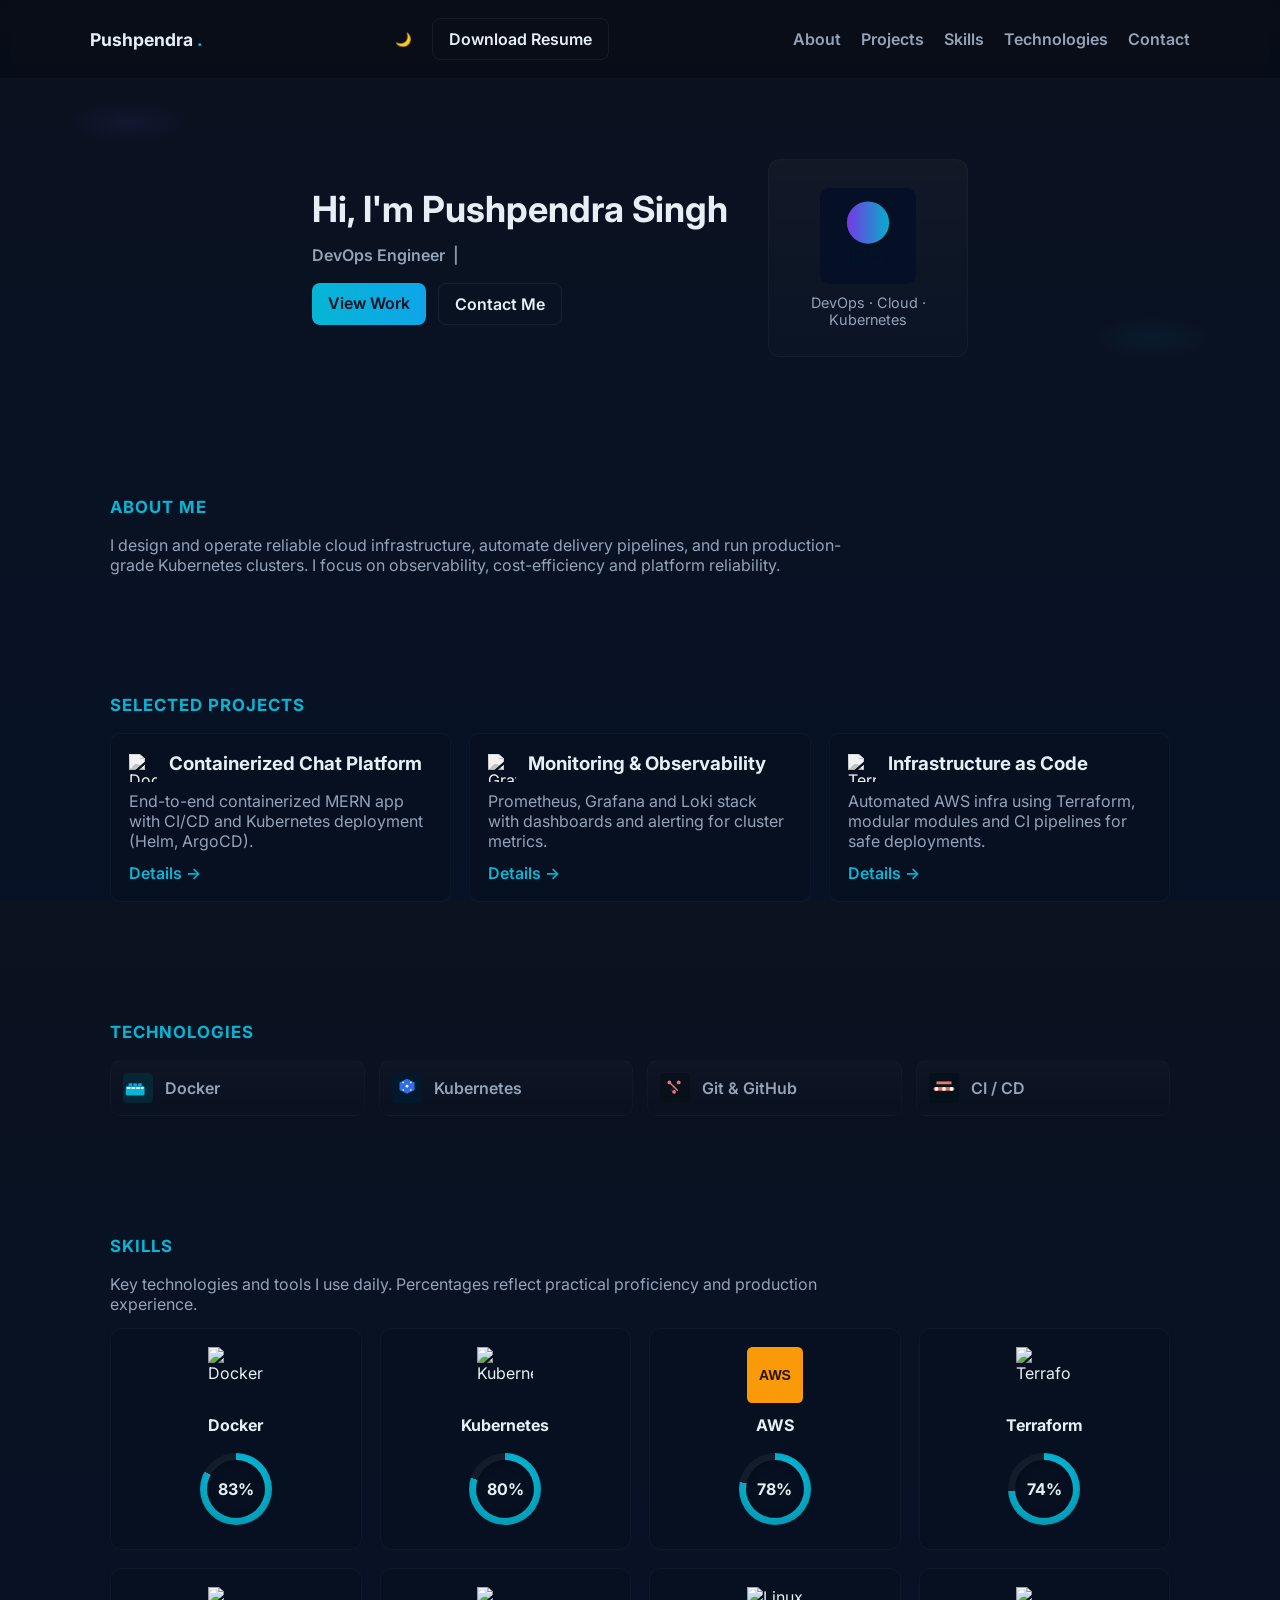
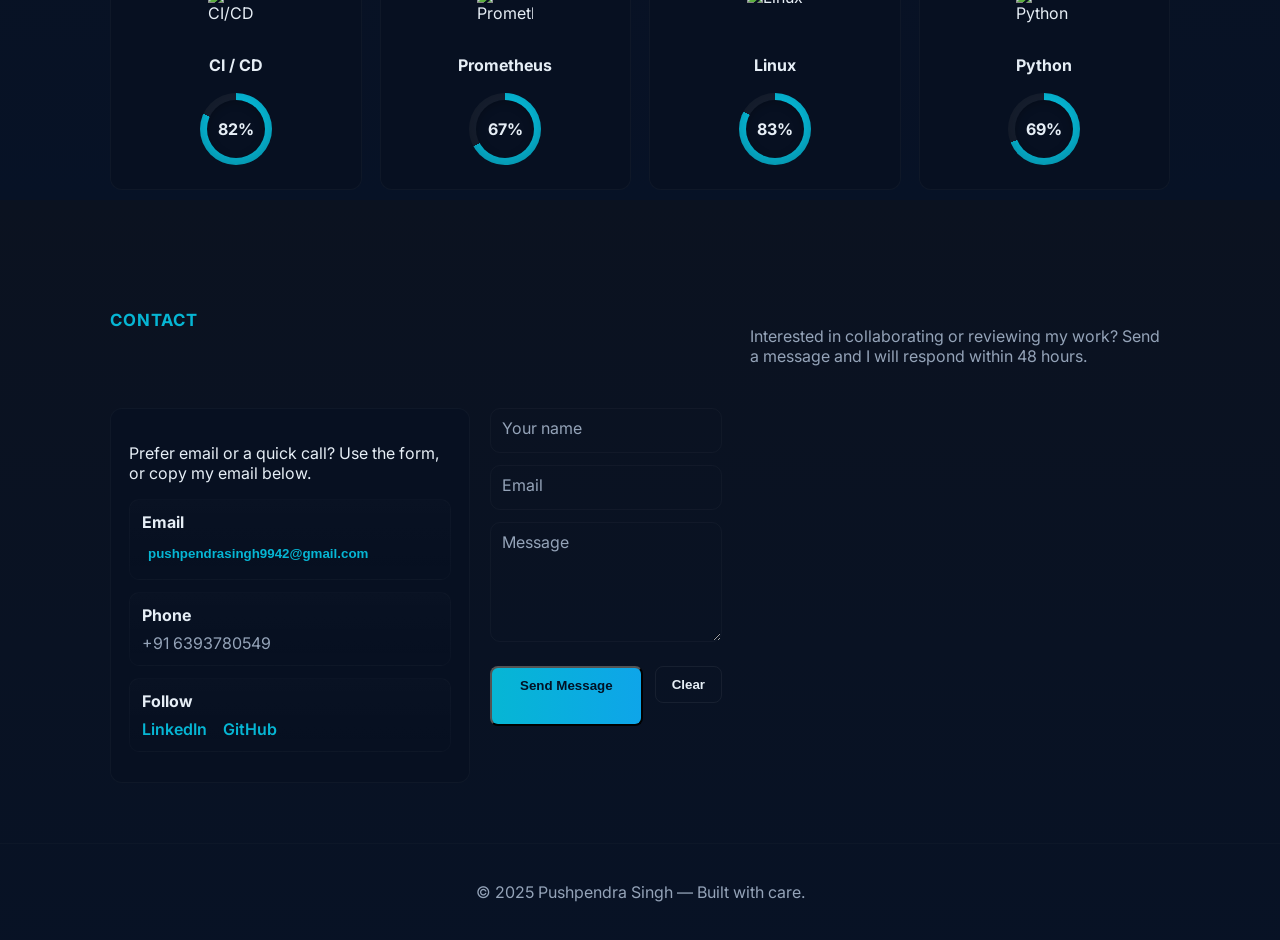
==== index.html @ 40b8e739 "my-portfolio" ====
<!doctype html>
<html lang="en">
<head>
  <meta charset="utf-8">
  <meta name="viewport" content="width=device-width, initial-scale=1">
  <title>Pushpendra Singh — DevOps Engineer</title>
  <link rel="preconnect" href="https://fonts.googleapis.com">
  <link rel="preconnect" href="https://fonts.gstatic.com" crossorigin>
  <link href="https://fonts.googleapis.com/css2?family=Inter:wght@300;400;600;700&display=swap" rel="stylesheet">
  <link rel="stylesheet" href="style.css">
  <meta name="description" content="Portfolio of Pushpendra Singh — DevOps, Cloud, Kubernetes.">
  </head>
<body>

  <header class="site-header">
    <div class="container header-inner">
      <a class="brand" href="#">Pushpendra<span class="accent">.</span></a>
      <div class="header-actions">
        <button id="theme-toggle" class="icon-btn" aria-label="Toggle theme">🌙</button>
        <a class="btn ghost" href="resume.pdf" download>Download Resume</a>
      </div>
      <button class="nav-toggle" aria-expanded="false" aria-label="Toggle navigation">
        <svg width="24" height="24" viewBox="0 0 24 24" fill="none" aria-hidden="true"><path d="M4 7h16M4 12h16M4 17h16" stroke="currentColor" stroke-width="1.8" stroke-linecap="round" stroke-linejoin="round"/></svg>
      </button>
      <nav class="main-nav" aria-label="Main Navigation">
        <ul>
          <li><a href="#about">About</a></li>
          <li><a href="#projects">Projects</a></li>
          <li><a href="#skills">Skills</a></li>
          <li><a href="#technologies">Technologies</a></li>
          <li><a href="#contact">Contact</a></li>
        </ul>
      </nav>
    </div>
  </header>

  <main>
    <section class="hero">
      <div class="container hero-inner">
        <div class="hero-copy">
          <h1>Hi, I'm <span class="name">Pushpendra Singh</span></h1>
          <p class="lead"><span id="typed" aria-hidden="true"></span><span class="sr-only">DevOps &amp; Cloud Engineer — Kubernetes, CI/CD, Infrastructure Automation</span></p>
          <div class="hero-ctas">
            <a class="btn primary" href="#projects">View Work</a>
            <a class="btn ghost" href="#contact">Contact Me</a>
          </div>
        </div>
        <div class="hero-visual" aria-hidden="true">
          <div class="profile-card">
            <img src="images/profile.svg" alt="Profile" class="profile-image">
            <p class="profile-role">DevOps · Cloud · Kubernetes</p>
          </div>
        </div>
      </div>
    </section>

    <section id="about" class="about reveal">
      <div class="container">
        <h2>About Me</h2>
        <p class="about-text">I design and operate reliable cloud infrastructure, automate delivery pipelines, and run production-grade Kubernetes clusters. I focus on observability, cost-efficiency and platform reliability.</p>
      </div>
    </section>

    <section id="projects" class="projects-section reveal">
      <div class="container">
        <h2>Selected Projects</h2>
        <div class="projects-grid">
          <article class="card project reveal">
            <div class="card-head"><img class="card-icon" src="https://cdn.simpleicons.org/docker/06b6d4" alt="Docker logo"><h3>Containerized Chat Platform</h3></div>
            <p>End-to-end containerized MERN app with CI/CD and Kubernetes deployment (Helm, ArgoCD).</p>
            <a class="card-link" href="#">Details →</a>
          </article>
          <article class="card project reveal">
            <div class="card-head"><img class="card-icon" src="https://cdn.simpleicons.org/grafana/e6522b" alt="Grafana logo"><h3>Monitoring & Observability</h3></div>
            <p>Prometheus, Grafana and Loki stack with dashboards and alerting for cluster metrics.</p>
            <a class="card-link" href="#">Details →</a>
          </article>
          <article class="card project reveal">
            <div class="card-head"><img class="card-icon" src="https://cdn.simpleicons.org/terraform/6b7280" alt="Terraform logo"><h3>Infrastructure as Code</h3></div>
            <p>Automated AWS infra using Terraform, modular modules and CI pipelines for safe deployments.</p>
            <a class="card-link" href="#">Details →</a>
          </article>
        </div>
      </div>
    </section>

    <section id="technologies" class="technologies reveal">
      <div class="container">
        <h2>Technologies</h2>
        <div class="tech-grid">
          <div class="tech-card"><img src="images/icon-docker.svg" alt="Docker"><span>Docker</span></div>
          <div class="tech-card"><img src="images/icon-k8s.svg" alt="Kubernetes"><span>Kubernetes</span></div>
          <div class="tech-card"><img src="images/icon-git.svg" alt="Git"><span>Git & GitHub</span></div>
          <div class="tech-card"><img src="images/icon-ci.svg" alt="CI/CD"><span>CI / CD</span></div>
        </div>
      </div>
    </section>
    <section id="skills" class="skills reveal">
      <div class="container">
        <h2>Skills</h2>
        <p class="about-text" style="margin-bottom:12px">Key technologies and tools I use daily. Percentages reflect practical proficiency and production experience.</p>
        <div class="skills-grid">
          <div class="skill-card" data-name="Docker" data-percent="92">
            <img src="https://cdn.simpleicons.org/docker/06b6d4" alt="Docker">
            <div class="skill-name">Docker</div>
            <div class="skill-progress" aria-hidden="true">
              <div class="circle"><span class="pct">0%</span></div>
            </div>
          </div>
          <div class="skill-card" data-name="Kubernetes" data-percent="88">
            <img src="https://cdn.simpleicons.org/kubernetes/326ce5" alt="Kubernetes">
            <div class="skill-name">Kubernetes</div>
            <div class="skill-progress" aria-hidden="true"><div class="circle"><span class="pct">0%</span></div></div>
          </div>
          <div class="skill-card" data-name="AWS" data-percent="86">
            <img src="images/aws.svg" alt="AWS">
            <div class="skill-name">AWS</div>
            <div class="skill-progress" aria-hidden="true"><div class="circle"><span class="pct">0%</span></div></div>
          </div>
          <div class="skill-card" data-name="Terraform" data-percent="82">
            <img src="https://cdn.simpleicons.org/terraform/6b7280" alt="Terraform">
            <div class="skill-name">Terraform</div>
            <div class="skill-progress" aria-hidden="true"><div class="circle"><span class="pct">0%</span></div></div>
          </div>
          <div class="skill-card" data-name="CI/CD" data-percent="90">
            <img src="https://cdn.simpleicons.org/gitlab/ee5c2b" alt="CI/CD">
            <div class="skill-name">CI / CD</div>
            <div class="skill-progress" aria-hidden="true"><div class="circle"><span class="pct">0%</span></div></div>
          </div>
          <div class="skill-card" data-name="Prometheus" data-percent="74">
            <img src="https://cdn.simpleicons.org/prometheus/f6c85f" alt="Prometheus">
            <div class="skill-name">Prometheus</div>
            <div class="skill-progress" aria-hidden="true"><div class="circle"><span class="pct">0%</span></div></div>
          </div>
          <div class="skill-card" data-name="Linux" data-percent="92">
            <img src="https://cdn.simpleicons.org/linux/fcc624" alt="Linux">
            <div class="skill-name">Linux</div>
            <div class="skill-progress" aria-hidden="true"><div class="circle"><span class="pct">0%</span></div></div>
          </div>
          <div class="skill-card" data-name="Python" data-percent="76">
            <img src="https://cdn.simpleicons.org/python/306998" alt="Python">
            <div class="skill-name">Python</div>
            <div class="skill-progress" aria-hidden="true"><div class="circle"><span class="pct">0%</span></div></div>
          </div>
        </div>
      </div>
    </section>

    <section id="contact" class="contact reveal">
      <div class="container contact-inner">
        <h2>Contact</h2>
        <p class="contact-lead">Interested in collaborating or reviewing my work? Send a message and I will respond within 48 hours.</p>

        <div class="contact-grid">
          <aside class="contact-info" aria-hidden="false">
            <p class="info-lead">Prefer email or a quick call? Use the form, or copy my email below.</p>
            <div class="contact-card">
              <strong>Email</strong>
              <div class="contact-row">
                <button class="copy-email" data-email="pushpendra@example.com">pushpendrasingh9942@gmail.com</button>
              </div>
            </div>
            <div class="contact-card">
              <strong>Phone</strong>
              <div class="contact-row">+91 6393780549 </div>
            </div>
            <div class="contact-card">
              <strong>Follow</strong>
              <div class="contact-row social-links">
                <a href="#" aria-label="LinkedIn">LinkedIn</a>
                <a href="#" aria-label="GitHub">GitHub</a>
              </div>
            </div>
          </aside>

          <form id="contact-form" class="contact-form" action="#" method="post" aria-label="Contact form">
            <div class="field">
              <label for="contact-name">Your name</label>
              <input id="contact-name" name="name" type="text" placeholder="" required>
            </div>
            <div class="field">
              <label for="contact-email">Email</label>
              <input id="contact-email" name="email" type="email" placeholder="" required>
            </div>
            <div class="field">
              <label for="contact-message">Message</label>
              <textarea id="contact-message" name="message" placeholder="" rows="6" required></textarea>
            </div>
            <div class="form-actions">
              <button class="btn primary send-btn" type="submit">
                <span class="btn-text">Send Message</span>
                <span class="spinner" aria-hidden="true"></span>
              </button>
              <button type="button" class="btn ghost" id="clear-form">Clear</button>
            </div>
          </form>
        </div>
      </div>
    </section>
  </main>

  <footer class="site-footer">
    <div class="container">
      <p>© 2025 Pushpendra Singh — Built with care.</p>
    </div>
  </footer>

  <div id="toast" class="toast" role="status" aria-live="polite"></div>
  <script src="script.js" defer></script>
</body>
</html>
---- style.css ----
:root{
  --bg:#0b1220;
  --card:#071021;
  --muted:#94a3b8;
  --brand:#06b6d4;
  --accent:#7c3aed;
  --text:#e6eef6;
  --glass: rgba(255,255,255,0.03);
}

/* Light theme (optional) */
:root[data-theme='light']{
  --bg: #f6fbff;
  --card: #ffffff;
  --muted: #566076;
  --brand: #0ea5e9;
  --accent: #7c3aed;
  --text: #041124;
  --glass: rgba(2,6,23,0.04);
}

*{box-sizing:border-box}
html,body{height:100%}
body{
  margin:0;
  font-family:Inter,system-ui,-apple-system,"Segoe UI",Roboto,Helvetica,Arial,sans-serif;
  background:linear-gradient(180deg,var(--bg),#071226);
  color:var(--text);
  -webkit-font-smoothing:antialiased;
  -moz-osx-font-smoothing:grayscale;
}

.container{max-width:1100px;margin:0 auto;padding:0 20px}

.site-header{backdrop-filter:blur(6px);position:sticky;top:0;z-index:50;background:rgba(6,10,16,0.45);border-bottom:1px solid rgba(255,255,255,0.03)}
.header-inner{display:flex;align-items:center;justify-content:space-between;padding:18px 0}
.brand{color:var(--text);text-decoration:none;font-weight:700;font-size:1.1rem}
.accent{color:var(--brand);margin-left:4px}
.nav-toggle{background:transparent;border:0;color:var(--muted);display:none}
.main-nav ul{list-style:none;margin:0;padding:0;display:flex;gap:20px}
.main-nav a{color:var(--muted);text-decoration:none;font-weight:600}
.main-nav a:hover{color:var(--text)}

.header-actions{display:flex;align-items:center;gap:12px}
.icon-btn{background:transparent;border:0;padding:8px;border-radius:8px;color:var(--muted);cursor:pointer}
.icon-btn:hover{color:var(--text);background:var(--glass)}

.sr-only{position:absolute;left:-10000px;top:auto;width:1px;height:1px;overflow:hidden}

.hero{padding:80px 0;display:flex;align-items:center;position:relative}
.hero-inner{display:flex;gap:40px;align-items:center}
.hero-copy{flex:1}
.hero h1{font-size:2.25rem;margin:0 0 12px;color:var(--text);line-height:1.05}
.lead{color:var(--muted);margin-bottom:18px}
.hero-ctas{display:flex;gap:12px}
.btn{display:inline-block;padding:10px 16px;border-radius:8px;text-decoration:none;font-weight:600}
.btn.primary{background:linear-gradient(90deg,var(--brand),#0ea5e9);color:#021124}
.btn.ghost{border:1px solid rgba(255,255,255,0.06);color:var(--text);background:transparent}

.hero-visual{width:200px;display:flex;justify-content:center}
.profile-card{background:linear-gradient(180deg,rgba(255,255,255,0.03),rgba(255,255,255,0.01));padding:28px;border-radius:12px;text-align:center;border:1px solid rgba(255,255,255,0.03)}
.profile-image{width:96px;height:96px;display:block;margin:0 auto 10px}
.profile-role{color:var(--muted);font-size:0.9rem;margin:0}

/* typed cursor */
#typed{font-weight:600}
#typed::after{content:"|";display:inline-block;margin-left:8px;opacity:0.9;animation:blink .8s steps(1) infinite}
@keyframes blink{50%{opacity:0}}

/* subtle animated hero gradient */
.hero::before{content:"";position:absolute;left:0;right:0;top:0;height:48vh;pointer-events:none;background:radial-gradient(600px 200px at 10% 10%, rgba(124,58,237,0.08), transparent 10%), radial-gradient(500px 180px at 90% 60%, rgba(6,182,212,0.06), transparent 12%);mix-blend-mode:screen;opacity:0.9}

section{padding:60px 0}
h2{font-size:1.05rem;color:var(--brand);text-transform:uppercase;letter-spacing:1px;margin:0 0 18px}
.about-text{max-width:760px;color:var(--muted);margin:0}

.projects-grid{display:grid;grid-template-columns:repeat(3,1fr);gap:18px;margin-top:18px}
.card{background:var(--card);padding:18px;border-radius:10px;border:1px solid rgba(255,255,255,0.03)}
.project h3{margin:0 0 8px;color:var(--text)}
.card p{color:var(--muted);margin:0 0 12px}
.card-link{color:var(--brand);font-weight:600;text-decoration:none}
.card{transition:transform .22s ease,box-shadow .22s ease}
.card:hover{transform:translateY(-6px);box-shadow:0 10px 30px rgba(2,6,23,0.6)}

.card-head{display:flex;align-items:center;gap:12px;margin-bottom:8px}
.card-icon{width:28px;height:28px;object-fit:contain;filter:grayscale(1) brightness(1.4);opacity:0.95}

.skill-grid{display:grid;grid-template-columns:repeat(2,minmax(0,1fr));gap:12px;margin-top:8px}
.skill{background:var(--card);padding:14px;border-radius:10px;border:1px solid var(--glass);display:flex;flex-direction:column;gap:8px}
.skill::before{content:attr(data-skill);font-weight:700;color:var(--text)}
.skill .bar{height:10px;background:linear-gradient(90deg,var(--brand),var(--accent));border-radius:999px;width:0}
.skill .bar-wrap{background:rgba(255,255,255,0.04);height:10px;border-radius:999px;overflow:hidden;margin-top:6px}
.skill .percent{font-size:0.8rem;color:var(--muted);margin-left:auto}
/* New skills grid (cards with circular progress and icons) */
.skills-grid{display:grid;grid-template-columns:repeat(4,1fr);gap:18px;margin-top:14px}
.skill-card{background:var(--card);padding:18px;border-radius:12px;border:1px solid var(--glass);display:flex;flex-direction:column;align-items:center;gap:12px;transition:transform .28s cubic-bezier(.2,.9,.2,1),box-shadow .28s ease;cursor:default}
.skill-card img{width:56px;height:56px;object-fit:contain;filter:grayscale(0.05)}
.skill-card .skill-name{font-weight:700;color:var(--text)}
.skill-card:hover{transform:translateY(-8px) scale(1.02);box-shadow:0 18px 40px rgba(2,6,23,0.6)}

/* circular progress */
.skill-progress{width:84px;height:84px;display:flex;align-items:center;justify-content:center}
.skill-progress .circle{width:72px;height:72px;border-radius:50%;display:flex;align-items:center;justify-content:center;background:conic-gradient(var(--brand) 0deg, rgba(255,255,255,0.06) 0deg);box-shadow:inset 0 -6px 18px rgba(0,0,0,0.2);position:relative}
.skill-progress .circle::after{content:"";position:absolute;width:58px;height:58px;background:var(--card);border-radius:50%;box-shadow:inset 0 2px 8px rgba(0,0,0,0.25)}
.skill-progress .pct{position:relative;z-index:2;font-weight:700;color:var(--text)}

/* make grid responsive */
@media (max-width:1100px){.skills-grid{grid-template-columns:repeat(3,1fr)}}
@media (max-width:760px){.skills-grid{grid-template-columns:repeat(2,1fr)}}
@media (max-width:480px){.skills-grid{grid-template-columns:1fr}}

.contact-inner{display:grid;grid-template-columns:1fr 420px;gap:28px;align-items:start}
.contact-lead{color:var(--muted)}
.contact-form{display:flex;flex-direction:column;gap:12px}
.contact-form .form-row{display:flex;gap:12px}
input,textarea{width:100%;padding:10px;border-radius:8px;border:1px solid rgba(255,255,255,0.04);background:transparent;color:var(--text)}
.contact-form button.btn{align-self:flex-start}

/* Contact grid and fields */
.contact-grid{display:grid;grid-template-columns:360px 1fr;gap:20px;align-items:start}
.contact-info{background:var(--card);padding:18px;border-radius:12px;border:1px solid var(--glass)}
.contact-info .contact-card{padding:12px;border-radius:10px;background:linear-gradient(180deg,rgba(255,255,255,0.01),transparent);margin-bottom:12px;border:1px solid rgba(255,255,255,0.02)}
.contact-info .contact-row{margin-top:8px;color:var(--muted);display:flex;gap:8px;align-items:center}
.contact-info .social-links a{color:var(--brand);text-decoration:none;font-weight:600;margin-right:8px}

.field{position:relative}
.field label{position:absolute;left:12px;top:10px;color:var(--muted);pointer-events:none;transition:transform .18s ease,font-size .18s ease,top .18s ease}
.field input,.field textarea{padding:18px 12px 10px;border-radius:10px;background:transparent;border:1px solid var(--glass)}
.field.filled label,.field input:focus + label,.field textarea:focus + label{transform:translateY(-10px);font-size:0.75rem;top:6px;color:var(--brand)}

.form-actions{display:flex;gap:12px;align-items:center;margin-top:8px}

/* send button spinner and states */
.send-btn{position:relative;overflow:hidden}
.send-btn .spinner{display:inline-block;width:18px;height:18px;border-radius:50%;border:2px solid transparent;border-top-color:rgba(255,255,255,0.9);margin-left:10px;opacity:0;transform:scale(.8);transition:opacity .18s ease,transform .2s ease}
.send-btn.sending .spinner{opacity:1;transform:none;animation:spin .8s linear infinite}
.send-btn.sent{background:linear-gradient(90deg,#22c55e,#16a34a);color:#021124}
.send-btn.sent .btn-text{margin-right:6px}
@keyframes spin{to{transform:rotate(360deg)}}

/* small screens: stack */
@media (max-width:880px){
  .contact-grid{grid-template-columns:1fr}
  .contact-info{order:2}
}

/* copy email button */
.copy-email{background:transparent;border:0;color:var(--brand);font-weight:700;cursor:pointer;padding:6px}
.copy-email:hover{text-decoration:underline}

.contact-lead{margin-bottom:14px;color:var(--muted)}

/* Technologies */
.technologies .tech-grid{display:grid;grid-template-columns:repeat(4,1fr);gap:14px;margin-top:12px}
.tech-card{background:linear-gradient(180deg,rgba(255,255,255,0.02),transparent);padding:12px;border-radius:10px;display:flex;align-items:center;gap:12px;border:1px solid rgba(255,255,255,0.02)}
.tech-card img{width:30px;height:30px;object-fit:contain}
.tech-card span{color:var(--muted);font-weight:600}

/* reveal-on-scroll */
.reveal{opacity:0;transform:translateY(18px);transition:opacity .6s ease,transform .6s cubic-bezier(.2,.9,.2,1)}
.reveal.visible{opacity:1;transform:none}

/* header scrolled shadow */
.site-header.scrolled{box-shadow:0 6px 24px rgba(3,7,18,0.6)}

/* Nav toggle and mobile menu */
.nav-toggle{display:none}
.main-nav{display:block}
.main-nav ul{align-items:center}

/* toast */
.toast{position:fixed;right:20px;bottom:20px;background:var(--card);color:var(--text);padding:12px 16px;border-radius:10px;border:1px solid var(--glass);box-shadow:0 8px 30px rgba(2,6,23,0.45);opacity:0;transform:translateY(10px);transition:opacity .25s ease,transform .25s ease;z-index:60}
.toast.show{opacity:1;transform:none}

@media (max-width:880px){
  .nav-toggle{display:inline-flex;align-items:center;gap:8px}
  .main-nav{position:absolute;inset:64px 20px auto 20px;background:linear-gradient(180deg,rgba(7,10,18,0.98),rgba(7,10,18,0.98));padding:16px;border-radius:10px;display:none}
  .main-nav.open{display:block}
  .main-nav ul{flex-direction:column;gap:12px}
}

.site-footer{border-top:1px solid rgba(255,255,255,0.02);padding:22px 0;color:var(--muted);text-align:center}

@media (max-width:980px){
  .projects-grid{grid-template-columns:repeat(2,1fr)}
  .contact-inner{grid-template-columns:1fr}
  .hero-inner{flex-direction:column;text-align:center}
  .hero-visual{order:-1}
  .technologies .tech-grid{grid-template-columns:repeat(2,1fr)}
}
@media (max-width:640px){
  .projects-grid{grid-template-columns:1fr}
  .main-nav ul{display:none}
  .hero h1{font-size:1.6rem}
  .technologies .tech-grid{grid-template-columns:1fr}
}

@media (max-width:520px){
  .skill-grid{grid-template-columns:1fr}
  .hero-inner{gap:18px}
  .header-actions{display:none}
}
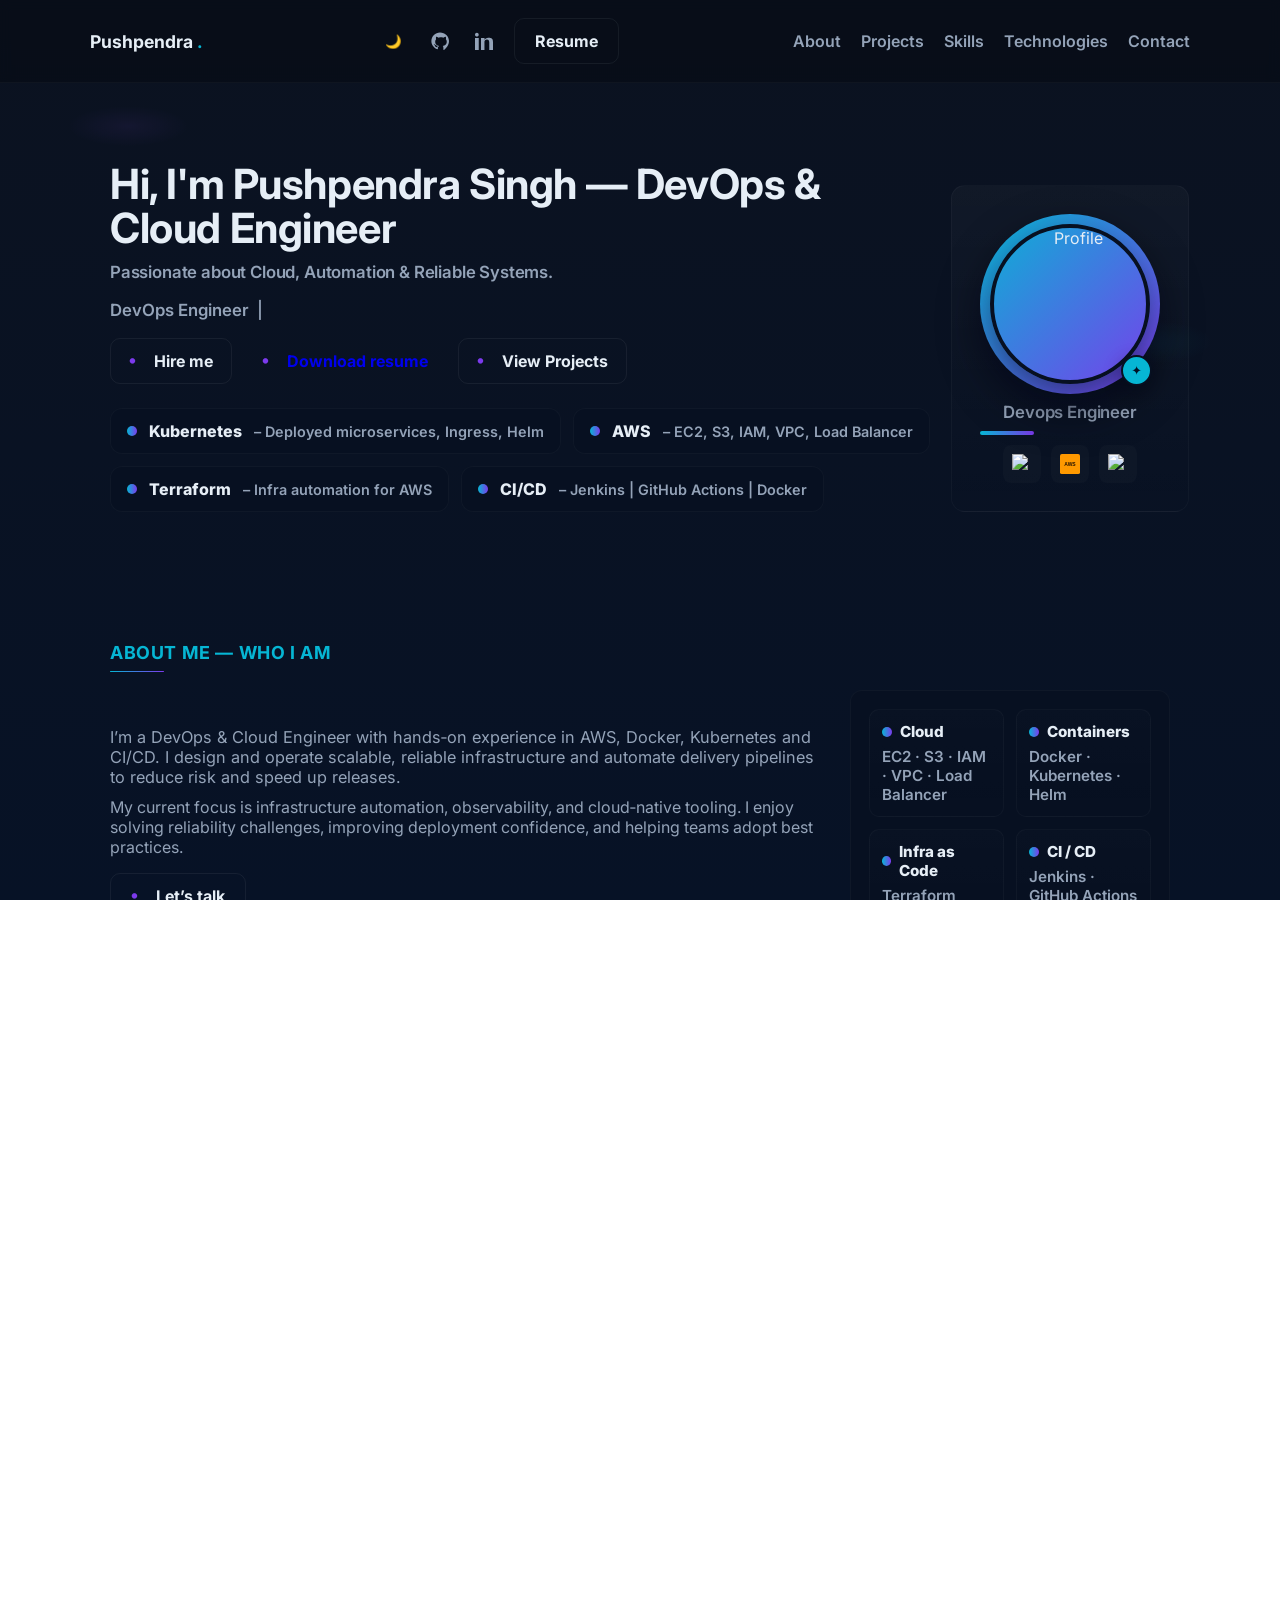
==== commit 728f0774: "Initial commit: Complete DevOps portfolio with enhanced projects and contact form" ====
--- a/index.html
+++ b/index.html
@@ -1,213 +1,906 @@
-<!doctype html>
+<!DOCTYPE html>
 <html lang="en">
-<head>
-  <meta charset="utf-8">
-  <meta name="viewport" content="width=device-width, initial-scale=1">
-  <title>Pushpendra Singh — DevOps Engineer</title>
-  <link rel="preconnect" href="https://fonts.googleapis.com">
-  <link rel="preconnect" href="https://fonts.gstatic.com" crossorigin>
-  <link href="https://fonts.googleapis.com/css2?family=Inter:wght@300;400;600;700&display=swap" rel="stylesheet">
-  <link rel="stylesheet" href="style.css">
-  <meta name="description" content="Portfolio of Pushpendra Singh — DevOps, Cloud, Kubernetes.">
+  <head>
+    <meta charset="utf-8" />
+    <meta name="viewport" content="width=device-width, initial-scale=1, viewport-fit=cover" />
+    <title>Pushpendra Singh — DevOps & Cloud Engineer</title>
+    <meta
+      name="description"
+      content="Portfolio of Pushpendra Singh — DevOps, Cloud, Kubernetes."
+    />
+    <meta
+      property="og:title"
+      content="Pushpendra Singh — DevOps & Cloud Engineer"
+    />
+    <meta
+      property="og:description"
+      content="I design and operate reliable cloud infrastructure, automate delivery pipelines, and run production-grade Kubernetes clusters."
+    />
+    <meta name="theme-color" content="#071226" />
+    <link rel="preconnect" href="https://fonts.googleapis.com" />
+    <link rel="preconnect" href="https://fonts.gstatic.com" crossorigin />
+    <link
+      rel="preload"
+      as="style"
+      href="https://fonts.googleapis.com/css2?family=Inter:wght@300;400;600;700&display=swap"
+    />
+    <link
+      href="https://fonts.googleapis.com/css2?family=Inter:wght@300;400;600;700&display=swap"
+      rel="stylesheet"
+    />
+    <link rel="stylesheet" href="style.css" />
+    <script type="application/ld+json">
+      {
+        "@context": "https://schema.org",
+        "@type": "Person",
+        "name": "Pushpendra Singh",
+        "url": "https://example.com",
+        "jobTitle": "DevOps & Cloud Engineer",
+        "sameAs": [
+          "https://github.com/your-username",
+          "https://www.linkedin.com/in/your-profile"
+        ]
+      }
+    </script>
   </head>
-<body>
-
-  <header class="site-header">
-    <div class="container header-inner">
-      <a class="brand" href="#">Pushpendra<span class="accent">.</span></a>
-      <div class="header-actions">
-        <button id="theme-toggle" class="icon-btn" aria-label="Toggle theme">🌙</button>
-        <a class="btn ghost" href="resume.pdf" download>Download Resume</a>
+  <body>
+    <a class="skip-link" href="#main">Skip to content</a>
+    <header class="site-header">
+      <div class="container header-inner">
+        <a class="brand" href="#">Pushpendra<span class="accent">.</span></a>
+        <div class="header-actions">
+          <button id="theme-toggle" class="icon-btn" aria-label="Toggle theme">
+            🌙
+          </button>
+          <div class="social-links-header" aria-hidden="false">
+            <a
+              class="icon-link"
+              href="https://github.com/pushpendra-singh1176"
+              aria-label="GitHub"
+              title="GitHub"
+              target="_blank"
+              rel="noopener noreferrer"
+            >
+              <svg viewBox="0 0 24 24" aria-hidden="true" focusable="false">
+                <path
+                  d="M12 .5C5.8.5.5 5.8.5 12c0 5.1 3.3 9.4 7.9 10.9.6.1.8-.3.8-.6v-2.2c-3.2.7-3.8-1.5-3.8-1.5-.5-1.3-1.2-1.6-1.2-1.6-1-.7.1-.7.1-.7 1.1.1 1.7 1.1 1.7 1.1 1 .1 1.7.9 2.1 1.6.6 1.1 1.7.8 2.1.6.1-.5.4-.8.7-1-2.6-.3-5.3-1.3-5.3-5.8 0-1.3.5-2.4 1.2-3.2-.1-.3-.5-1.5.1-3.2 0 0 1-.3 3.4 1.2 1-.3 2-.5 3-.5s2 .2 3 .5c2.4-1.5 3.4-1.2 3.4-1.2.6 1.7.2 2.9.1 3.2.8.8 1.2 1.9 1.2 3.2 0 4.5-2.7 5.5-5.3 5.8.4.3.8.9.8 1.9v2.8c0 .3.2.8.8.6C20.7 21.4 24 17.1 24 12 24 5.8 18.7.5 12 .5z"
+                />
+              </svg>
+            </a>
+            <a
+              class="icon-link"
+              href="https://www.linkedin.com/in/pushpendrasingh0549"
+              aria-label="LinkedIn"
+              title="LinkedIn"
+              target="_blank"
+              rel="noopener noreferrer"
+            >
+              <svg viewBox="0 0 24 24" aria-hidden="true" focusable="false">
+                <path
+                  d="M4.98 3.5C4.98 4.88 3.88 6 2.5 6S0 4.88 0 3.5 1.12 1 2.5 1 4.98 2.12 4.98 3.5zM0 8h5V24H0zM8 8h4.7v2.2h.1c.7-1.3 2.4-2.7 4.9-2.7C22.6 7.5 24 9 24 13.2V24h-5V13.9c0-2.4-.9-4-3.1-4-1.7 0-2.7 1.1-3.1 2.2-.2.5-.2 1.2-.2 1.9V24H8V8z"
+                />
+              </svg>
+            </a>
+          </div>
+          <a
+            class="btn ghost"
+            href="Pushpendra-singh-Devops.pdf"
+            download
+            target="_blank"
+            rel="noopener noreferrer"
+            aria-label="Download resume"
+            >Resume</a
+          >
+        </div>
+        <button
+          class="nav-toggle"
+          aria-expanded="false"
+          aria-label="Toggle navigation"
+          aria-controls="main-nav"
+        >
+          <svg
+            width="24"
+            height="24"
+            viewBox="0 0 24 24"
+            fill="none"
+            aria-hidden="true"
+          >
+            <path
+              d="M4 7h16M4 12h16M4 17h16"
+              stroke="currentColor"
+              stroke-width="1.8"
+              stroke-linecap="round"
+              stroke-linejoin="round"
+            />
+          </svg>
+        </button>
+        <nav id="main-nav" class="main-nav" aria-label="Main Navigation">
+          <ul>
+            <li><a href="#about">About</a></li>
+            <li><a href="#projects">Projects</a></li>
+            <li><a href="#skills">Skills</a></li>
+            <li><a href="#technologies">Technologies</a></li>
+            <li><a href="#contact">Contact</a></li>
+          </ul>
+        </nav>
       </div>
-      <button class="nav-toggle" aria-expanded="false" aria-label="Toggle navigation">
-        <svg width="24" height="24" viewBox="0 0 24 24" fill="none" aria-hidden="true"><path d="M4 7h16M4 12h16M4 17h16" stroke="currentColor" stroke-width="1.8" stroke-linecap="round" stroke-linejoin="round"/></svg>
-      </button>
-      <nav class="main-nav" aria-label="Main Navigation">
-        <ul>
-          <li><a href="#about">About</a></li>
-          <li><a href="#projects">Projects</a></li>
-          <li><a href="#skills">Skills</a></li>
-          <li><a href="#technologies">Technologies</a></li>
-          <li><a href="#contact">Contact</a></li>
-        </ul>
-      </nav>
-    </div>
-  </header>
-
-  <main>
-    <section class="hero">
-      <div class="container hero-inner">
-        <div class="hero-copy">
-          <h1>Hi, I'm <span class="name">Pushpendra Singh</span></h1>
-          <p class="lead"><span id="typed" aria-hidden="true"></span><span class="sr-only">DevOps &amp; Cloud Engineer — Kubernetes, CI/CD, Infrastructure Automation</span></p>
-          <div class="hero-ctas">
-            <a class="btn primary" href="#projects">View Work</a>
-            <a class="btn ghost" href="#contact">Contact Me</a>
+    </header>
+
+    <main>
+      <section class="hero">
+        <div class="container hero-inner">
+          <div class="hero-copy">
+            <h1>
+              Hi, I'm <span class="name">Pushpendra Singh</span
+              ><span class="role"> — DevOps &amp; Cloud Engineer</span>
+            </h1>
+            <h3>Passionate about Cloud, Automation & Reliable Systems.</h3>
+            <p class="lead">
+              <span id="typed" aria-hidden="true"></span
+              ><span class="sr-only"
+                >DevOps &amp; Cloud Engineer — Kubernetes, CI/CD, Infrastructure
+                Automation</span
+              >
+            </p>
+            <div class="hero-ctas">
+              <a class="btn primary" href="#contact" aria-label="Hire me"
+                ><strong class="btn-dot">•</strong> Hire me</a
+              >
+              <a
+                class="btn"
+                href="Pushpendra-singh-Devops.pdf"
+                target=""
+                rel="noopener noreferrer"
+                aria-label="Download resume"
+                ><strong class="btn-dot">•</strong> Download resume</a
+              >
+              <a class="btn ghost" href="#projects" aria-label="View projects"
+                ><strong class="btn-dot">•</strong> View Projects</a
+              >
+            </div>
+
+            <ul class="highlights" role="list" aria-label="Core expertise">
+              <li>
+                <strong>Kubernetes</strong
+                ><span> – Deployed microservices, Ingress, Helm</span>
+              </li>
+              <li>
+                <strong>AWS</strong
+                ><span> – EC2, S3, IAM, VPC, Load Balancer</span>
+              </li>
+              <li>
+                <strong>Terraform</strong
+                ><span> – Infra automation for AWS</span>
+              </li>
+              <li>
+                <strong>CI/CD</strong
+                ><span> – Jenkins | GitHub Actions | Docker</span>
+              </li>
+            </ul>
+          </div>
+          <div class="hero-visual" aria-hidden="true">
+            <div class="profile-card">
+              <div class="profile-image-wrap">
+                <img
+                  src="images/Profile.jpeg"
+                  alt="Profile"
+                  class="profile-image"
+                />
+                <span class="profile-badge" aria-hidden="true">✦</span>
+              </div>
+
+              <div class="profile-role-block">
+                <h3 class="profile-title">Devops Engineer</h3>
+                <div class="tech-row" aria-hidden="true">
+                  <span class="tech" title="Kubernetes"
+                    ><img
+                      src="https://cdn.simpleicons.org/kubernetes/326ce5"
+                      alt="Kubernetes"
+                  /></span>
+                  <span class="tech" title="AWS"
+                    ><img src="images/aws.svg" alt="AWS"
+                  /></span>
+                  <span class="tech" title="Terraform"
+                    ><img
+                      src="https://cdn.simpleicons.org/terraform/6b7280"
+                      alt="Terraform"
+                  /></span>
+                </div>
+              </div>
+
+              <p class="sr-only">DevOps · Cloud · Kubernetes</p>
+            </div>
           </div>
         </div>
-        <div class="hero-visual" aria-hidden="true">
-          <div class="profile-card">
-            <img src="images/profile.svg" alt="Profile" class="profile-image">
-            <p class="profile-role">DevOps · Cloud · Kubernetes</p>
+      </section>
+
+      <section id="about" class="about reveal">
+        <div class="container">
+          <h2>ABOUT ME — WHO I AM</h2>
+          <div class="section-divider" aria-hidden="true"></div>
+          <div class="about-grid">
+            <div class="about-copy">
+              <p class="about-text lead">
+                I’m a DevOps & Cloud Engineer with hands‑on experience in AWS,
+                Docker, Kubernetes and CI/CD. I design and operate scalable,
+                reliable infrastructure and automate delivery pipelines to
+                reduce risk and speed up releases.
+              </p>
+              <p class="about-text">
+                My current focus is infrastructure automation, observability,
+                and cloud‑native tooling. I enjoy solving reliability
+                challenges, improving deployment confidence, and helping teams
+                adopt best practices.
+              </p>
+              <div class="about-cta">
+                <a class="btn primary" href="#contact" aria-label="Contact me"
+                  ><strong class="btn-dot">•</strong> Let’s talk</a
+                >
+              </div>
+            </div>
+
+            <aside class="about-details" aria-label="Key skills">
+              <div class="skills-cards" role="list">
+                <article
+                  class="skill-mini"
+                  role="listitem"
+                  tabindex="0"
+                  data-desc="EC2 · S3 · IAM · VPC · Load Balancer"
+                >
+                  <div class="skill-mini-head">
+                    <span class="mini-dot" aria-hidden="true"></span>
+                    <h4>Cloud</h4>
+                  </div>
+                  <p class="skill-mini-desc">
+                    EC2 · S3 · IAM · VPC · Load Balancer
+                  </p>
+                </article>
+
+                <article
+                  class="skill-mini"
+                  role="listitem"
+                  tabindex="0"
+                  data-desc="Docker · Kubernetes · Helm"
+                >
+                  <div class="skill-mini-head">
+                    <span class="mini-dot" aria-hidden="true"></span>
+                    <h4>Containers</h4>
+                  </div>
+                  <p class="skill-mini-desc">Docker · Kubernetes · Helm</p>
+                </article>
+
+                <article
+                  class="skill-mini"
+                  role="listitem"
+                  tabindex="0"
+                  data-desc="Terraform (AWS)"
+                >
+                  <div class="skill-mini-head">
+                    <span class="mini-dot" aria-hidden="true"></span>
+                    <h4>Infra as Code</h4>
+                  </div>
+                  <p class="skill-mini-desc">Terraform (AWS)</p>
+                </article>
+
+                <article
+                  class="skill-mini"
+                  role="listitem"
+                  tabindex="0"
+                  data-desc="Jenkins · GitHub Actions · Docker"
+                >
+                  <div class="skill-mini-head">
+                    <span class="mini-dot" aria-hidden="true"></span>
+                    <h4>CI / CD</h4>
+                  </div>
+                  <p class="skill-mini-desc">
+                    Jenkins · GitHub Actions · Docker
+                  </p>
+                </article>
+              </div>
+            </aside>
           </div>
         </div>
-      </div>
-    </section>
-
-    <section id="about" class="about reveal">
-      <div class="container">
-        <h2>About Me</h2>
-        <p class="about-text">I design and operate reliable cloud infrastructure, automate delivery pipelines, and run production-grade Kubernetes clusters. I focus on observability, cost-efficiency and platform reliability.</p>
-      </div>
-    </section>
-
-    <section id="projects" class="projects-section reveal">
-      <div class="container">
-        <h2>Selected Projects</h2>
-        <div class="projects-grid">
-          <article class="card project reveal">
-            <div class="card-head"><img class="card-icon" src="https://cdn.simpleicons.org/docker/06b6d4" alt="Docker logo"><h3>Containerized Chat Platform</h3></div>
-            <p>End-to-end containerized MERN app with CI/CD and Kubernetes deployment (Helm, ArgoCD).</p>
-            <a class="card-link" href="#">Details →</a>
-          </article>
-          <article class="card project reveal">
-            <div class="card-head"><img class="card-icon" src="https://cdn.simpleicons.org/grafana/e6522b" alt="Grafana logo"><h3>Monitoring & Observability</h3></div>
-            <p>Prometheus, Grafana and Loki stack with dashboards and alerting for cluster metrics.</p>
-            <a class="card-link" href="#">Details →</a>
-          </article>
-          <article class="card project reveal">
-            <div class="card-head"><img class="card-icon" src="https://cdn.simpleicons.org/terraform/6b7280" alt="Terraform logo"><h3>Infrastructure as Code</h3></div>
-            <p>Automated AWS infra using Terraform, modular modules and CI pipelines for safe deployments.</p>
-            <a class="card-link" href="#">Details →</a>
-          </article>
-        </div>
-      </div>
-    </section>
-
-    <section id="technologies" class="technologies reveal">
-      <div class="container">
-        <h2>Technologies</h2>
-        <div class="tech-grid">
-          <div class="tech-card"><img src="images/icon-docker.svg" alt="Docker"><span>Docker</span></div>
-          <div class="tech-card"><img src="images/icon-k8s.svg" alt="Kubernetes"><span>Kubernetes</span></div>
-          <div class="tech-card"><img src="images/icon-git.svg" alt="Git"><span>Git & GitHub</span></div>
-          <div class="tech-card"><img src="images/icon-ci.svg" alt="CI/CD"><span>CI / CD</span></div>
-        </div>
-      </div>
-    </section>
-    <section id="skills" class="skills reveal">
-      <div class="container">
-        <h2>Skills</h2>
-        <p class="about-text" style="margin-bottom:12px">Key technologies and tools I use daily. Percentages reflect practical proficiency and production experience.</p>
-        <div class="skills-grid">
-          <div class="skill-card" data-name="Docker" data-percent="92">
-            <img src="https://cdn.simpleicons.org/docker/06b6d4" alt="Docker">
-            <div class="skill-name">Docker</div>
-            <div class="skill-progress" aria-hidden="true">
-              <div class="circle"><span class="pct">0%</span></div>
-            </div>
-          </div>
-          <div class="skill-card" data-name="Kubernetes" data-percent="88">
-            <img src="https://cdn.simpleicons.org/kubernetes/326ce5" alt="Kubernetes">
-            <div class="skill-name">Kubernetes</div>
-            <div class="skill-progress" aria-hidden="true"><div class="circle"><span class="pct">0%</span></div></div>
-          </div>
-          <div class="skill-card" data-name="AWS" data-percent="86">
-            <img src="images/aws.svg" alt="AWS">
-            <div class="skill-name">AWS</div>
-            <div class="skill-progress" aria-hidden="true"><div class="circle"><span class="pct">0%</span></div></div>
-          </div>
-          <div class="skill-card" data-name="Terraform" data-percent="82">
-            <img src="https://cdn.simpleicons.org/terraform/6b7280" alt="Terraform">
-            <div class="skill-name">Terraform</div>
-            <div class="skill-progress" aria-hidden="true"><div class="circle"><span class="pct">0%</span></div></div>
-          </div>
-          <div class="skill-card" data-name="CI/CD" data-percent="90">
-            <img src="https://cdn.simpleicons.org/gitlab/ee5c2b" alt="CI/CD">
-            <div class="skill-name">CI / CD</div>
-            <div class="skill-progress" aria-hidden="true"><div class="circle"><span class="pct">0%</span></div></div>
-          </div>
-          <div class="skill-card" data-name="Prometheus" data-percent="74">
-            <img src="https://cdn.simpleicons.org/prometheus/f6c85f" alt="Prometheus">
-            <div class="skill-name">Prometheus</div>
-            <div class="skill-progress" aria-hidden="true"><div class="circle"><span class="pct">0%</span></div></div>
-          </div>
-          <div class="skill-card" data-name="Linux" data-percent="92">
-            <img src="https://cdn.simpleicons.org/linux/fcc624" alt="Linux">
-            <div class="skill-name">Linux</div>
-            <div class="skill-progress" aria-hidden="true"><div class="circle"><span class="pct">0%</span></div></div>
-          </div>
-          <div class="skill-card" data-name="Python" data-percent="76">
-            <img src="https://cdn.simpleicons.org/python/306998" alt="Python">
-            <div class="skill-name">Python</div>
-            <div class="skill-progress" aria-hidden="true"><div class="circle"><span class="pct">0%</span></div></div>
+      </section>
+
+      <section id="case-study" class="case-study reveal">
+        <div class="container">
+          <h2>Featured Case Study</h2>
+          <div class="case-grid">
+            <article class="card featured">
+              <div class="card-head">
+                <h3>CI/CD Automation with Kubernetes</h3>
+              </div>
+              <p>
+                Designed and deployed a Kubernetes-based application with
+                automated CI/CD pipelines. Implemented GitOps using ArgoCD to
+                streamline deployments and configured Prometheus-based
+                monitoring for observability. The project improved deployment
+                reliability and reduced manual intervention.
+              </p>
+              <div class="card-meta">
+                Tools: AWS | Docker | Kubernetes | ArgoCD | GitHub | Prometheus
+              </div>
+            </article>
           </div>
         </div>
+      </section>
+
+      <section id="projects" class="projects-section reveal">
+        <div class="container">
+          <h2>Selected Projects</h2>
+          <div class="projects-grid">
+            <article class="card project reveal featured-project">
+              <div class="card-head">
+                <img
+                  class="card-icon"
+                  src="https://cdn.simpleicons.org/kubernetes/326ce5"
+                  alt="Kubernetes logo"
+                />
+                <h3>Wanderlust Mega Project</h3>
+                <span class="project-badge">Featured</span>
+              </div>
+              <p>
+                End-to-end DevOps automation platform that builds, tests, and deploys a full-stack application using Jenkins CI, GitOps with ArgoCD, Kubernetes on AWS EKS, Terraform infrastructure, and comprehensive monitoring.
+              </p>
+              <div class="tech-stack">
+                <span class="tech-tag">Docker</span>
+                <span class="tech-tag">Kubernetes</span>
+                <span class="tech-tag">AWS EKS</span>
+                <span class="tech-tag">Terraform</span>
+                <span class="tech-tag">Jenkins</span>
+                <span class="tech-tag">ArgoCD</span>
+                <span class="tech-tag">Prometheus</span>
+              </div>
+              <div class="project-links">
+                <a
+                  class="card-link github-link"
+                  href="https://github.com/pushpendra-singh1176/Wanderlust-Mega-Project"
+                  target="_blank"
+                  rel="noopener noreferrer"
+                  aria-label="View on GitHub"
+                >
+                  <svg viewBox="0 0 24 24" width="16" height="16" fill="currentColor">
+                    <path d="M12 .5C5.8.5.5 5.8.5 12c0 5.1 3.3 9.4 7.9 10.9.6.1.8-.3.8-.6v-2.2c-3.2.7-3.8-1.5-3.8-1.5-.5-1.3-1.2-1.6-1.2-1.6-1-.7.1-.7.1-.7 1.1.1 1.7 1.1 1.7 1.1 1 .1 1.7.9 2.1 1.6.6 1.1 1.7.8 2.1.6.1-.5.4-.8.7-1-2.6-.3-5.3-1.3-5.3-5.8 0-1.3.5-2.4 1.2-3.2-.1-.3-.5-1.5.1-3.2 0 0 1-.3 3.4 1.2 1-.3 2-.5 3-.5s2 .2 3 .5c2.4-1.5 3.4-1.2 3.4-1.2.6 1.7.2 2.9.1 3.2.8.8 1.2 1.9 1.2 3.2 0 4.5-2.7 5.5-5.3 5.8.4.3.8.9.8 1.9v2.8c0 .3.2.8.8.6C20.7 21.4 24 17.1 24 12 24 5.8 18.7.5 12 .5z"/>
+                  </svg>
+                  View Code
+                </a>
+                <a
+                  class="card-link details-link"
+                  href="#"
+                  data-project="Wanderlust Mega Project"
+                  data-desc="<strong>Complete DevOps Pipeline Implementation</strong><br><br>This project demonstrates a production-ready DevOps workflow with:<br><br>• <strong>Infrastructure:</strong> AWS EKS cluster provisioned with Terraform<br>• <strong>CI/CD:</strong> Jenkins pipeline with automated testing and builds<br>• <strong>GitOps:</strong> ArgoCD for declarative deployments<br>• <strong>Containerization:</strong> Docker multi-stage builds and optimization<br>• <strong>Monitoring:</strong> Prometheus metrics with Grafana dashboards<br>• <strong>Security:</strong> IAM roles, RBAC, and security scanning<br><br>The platform automates the entire software delivery lifecycle from code commit to production deployment with comprehensive observability and rollback capabilities."
+                  aria-haspopup="dialog"
+                >
+                  Details →
+                </a>
+              </div>
+            </article>
+            
+            <article class="card project reveal production-project">
+              <div class="card-head">
+                <img
+                  class="card-icon"
+                  src="https://cdn.simpleicons.org/kubernetes/326ce5"
+                  alt="Kubernetes logo"
+                />
+                <h3>Retail Store Sample App – Kubernetes Production Deployment</h3>
+                <span class="project-badge production">Production Ready</span>
+              </div>
+              <p>
+                Multi-tier retail store application deployed to AWS EKS with GitOps automation and complete CI/CD pipeline. Demonstrates production-ready microservices architecture with infrastructure as code and enterprise-grade deployment practices.
+              </p>
+              <div class="tech-stack">
+                <span class="tech-tag">AWS EKS</span>
+                <span class="tech-tag">Terraform</span>
+                <span class="tech-tag">Kubernetes</span>
+                <span class="tech-tag">Docker</span>
+                <span class="tech-tag">ArgoCD</span>
+                <span class="tech-tag">GitHub Actions</span>
+                <span class="tech-tag">Microservices</span>
+              </div>
+              <div class="project-links">
+                <a
+                  class="card-link github-link"
+                  href="https://github.com/pushpendra-singh1176/retail-store-sample-app"
+                  target="_blank"
+                  rel="noopener noreferrer"
+                  aria-label="View on GitHub"
+                >
+                  <svg viewBox="0 0 24 24" width="16" height="16" fill="currentColor">
+                    <path d="M12 .5C5.8.5.5 5.8.5 12c0 5.1 3.3 9.4 7.9 10.9.6.1.8-.3.8-.6v-2.2c-3.2.7-3.8-1.5-3.8-1.5-.5-1.3-1.2-1.6-1.2-1.6-1-.7.1-.7.1-.7 1.1.1 1.7 1.1 1.7 1.1 1 .1 1.7.9 2.1 1.6.6 1.1 1.7.8 2.1.6.1-.5.4-.8.7-1-2.6-.3-5.3-1.3-5.3-5.8 0-1.3.5-2.4 1.2-3.2-.1-.3-.5-1.5.1-3.2 0 0 1-.3 3.4 1.2 1-.3 2-.5 3-.5s2 .2 3 .5c2.4-1.5 3.4-1.2 3.4-1.2.6 1.7.2 2.9.1 3.2.8.8 1.2 1.9 1.2 3.2 0 4.5-2.7 5.5-5.3 5.8.4.3.8.9.8 1.9v2.8c0 .3.2.8.8.6C20.7 21.4 24 17.1 24 12 24 5.8 18.7.5 12 .5z"/>
+                  </svg>
+                  View Code
+                </a>
+                <a
+                  class="card-link details-link"
+                  href="#"
+                  data-project="Retail Store Sample App – Kubernetes Production Deployment"
+                  data-desc="<strong>Enterprise-Grade Microservices on AWS EKS</strong><br><br><strong>🏗️ Architecture:</strong><br>• Multi-tier microservices (UI, Catalog, Cart, Orders, Checkout)<br>• Containerized with Docker and deployed to AWS EKS<br>• Service mesh communication and load balancing<br>• Database per service pattern with data consistency<br><br><strong>🚀 Infrastructure & Deployment:</strong><br>• Infrastructure as Code using Terraform modules<br>• GitOps automated deployment with ArgoCD<br>• CI/CD workflows using GitHub Actions<br>• Automated testing and security scanning<br>• Blue-green deployment strategies<br><br><strong>📊 Production Features:</strong><br>• Horizontal pod autoscaling and resource management<br>• Health checks and monitoring integration<br>• Rolling deployments with zero downtime<br>• Environment-specific configurations (dev/staging/prod)<br>• Centralized logging and distributed tracing<br><br><strong>🔒 Security & Compliance:</strong><br>• RBAC and network policies<br>• Secret management with AWS Secrets Manager<br>• Container image scanning and vulnerability assessment"
+                  aria-haspopup="dialog"
+                >
+                  Details →
+                </a>
+              </div>
+            </article>
+            
+            <article class="card project reveal fullstack-project">
+              <div class="card-head">
+                <img
+                  class="card-icon"
+                  src="https://cdn.simpleicons.org/react/61dafb"
+                  alt="React logo"
+                />
+                <h3>Full-Stack Real-Time Chat Application</h3>
+                <span class="project-badge fullstack">Full-Stack</span>
+              </div>
+              <p>
+                Modern real-time chat application built with React and Node.js, featuring live messaging, user authentication, and containerized deployment. Demonstrates full-stack development skills with real-time communication capabilities.
+              </p>
+              <div class="tech-stack">
+                <span class="tech-tag">React</span>
+                <span class="tech-tag">Node.js</span>
+                <span class="tech-tag">Express.js</span>
+                <span class="tech-tag">MongoDB</span>
+                <span class="tech-tag">Socket.IO</span>
+                <span class="tech-tag">JWT</span>
+                <span class="tech-tag">Docker</span>
+              </div>
+              <div class="project-links">
+                <a
+                  class="card-link github-link"
+                  href="https://github.com/pushpendra-singh1176/Full-Stack-Chat-App"
+                  target="_blank"
+                  rel="noopener noreferrer"
+                  aria-label="View on GitHub"
+                >
+                  <svg viewBox="0 0 24 24" width="16" height="16" fill="currentColor">
+                    <path d="M12 .5C5.8.5.5 5.8.5 12c0 5.1 3.3 9.4 7.9 10.9.6.1.8-.3.8-.6v-2.2c-3.2.7-3.8-1.5-3.8-1.5-.5-1.3-1.2-1.6-1.2-1.6-1-.7.1-.7.1-.7 1.1.1 1.7 1.1 1.7 1.1 1 .1 1.7.9 2.1 1.6.6 1.1 1.7.8 2.1.6.1-.5.4-.8.7-1-2.6-.3-5.3-1.3-5.3-5.8 0-1.3.5-2.4 1.2-3.2-.1-.3-.5-1.5.1-3.2 0 0 1-.3 3.4 1.2 1-.3 2-.5 3-.5s2 .2 3 .5c2.4-1.5 3.4-1.2 3.4-1.2.6 1.7.2 2.9.1 3.2.8.8 1.2 1.9 1.2 3.2 0 4.5-2.7 5.5-5.3 5.8.4.3.8.9.8 1.9v2.8c0 .3.2.8.8.6C20.7 21.4 24 17.1 24 12 24 5.8 18.7.5 12 .5z"/>
+                  </svg>
+                  View Code
+                </a>
+                <a
+                  class="card-link details-link"
+                  href="#"
+                  data-project="Full-Stack Real-Time Chat Application"
+                  data-desc="<strong>Modern Real-Time Communication Platform</strong><br><br><strong>💬 Frontend Features:</strong><br>• React-based responsive user interface<br>• Real-time message updates with Socket.IO<br>• User-friendly chat rooms and private messaging<br>• Modern UI/UX with responsive design<br>• Message history and user status indicators<br><br><strong>⚙️ Backend Architecture:</strong><br>• Node.js + Express.js RESTful API<br>• MongoDB database for message persistence<br>• JWT-based user authentication and authorization<br>• Socket.IO for real-time bidirectional communication<br>• Session management and user state handling<br><br><strong>🚀 Deployment & DevOps:</strong><br>• Docker containerization for easy deployment<br>• Environment-based configuration management<br>• Database connection pooling and optimization<br>• Error handling and logging implementation<br><br><strong>🔐 Security Features:</strong><br>• Secure user authentication with JWT tokens<br>• Input validation and sanitization<br>• CORS configuration for cross-origin requests<br>• Password hashing and secure session management"
+                  aria-haspopup="dialog"
+                >
+                  Details →
+                </a>
+              </div>
+            </article>
+            
+            <article class="card project reveal">
+              <div class="card-head">
+                <img
+                  class="card-icon"
+                  src="https://cdn.simpleicons.org/terraform/6b7280"
+                  alt="Terraform logo"
+                />
+                <h3>AWS Infrastructure Automation</h3>
+              </div>
+              <p>
+                Modular Terraform infrastructure for AWS with VPC, EKS, RDS, and monitoring. Includes CI/CD pipelines for safe infrastructure deployments and state management.
+              </p>
+              <div class="tech-stack">
+                <span class="tech-tag">Terraform</span>
+                <span class="tech-tag">AWS</span>
+                <span class="tech-tag">EKS</span>
+                <span class="tech-tag">VPC</span>
+                <span class="tech-tag">RDS</span>
+              </div>
+              <div class="project-links">
+                <a
+                  class="card-link github-link"
+                  href="https://github.com/pushpendra-singh1176"
+                  target="_blank"
+                  rel="noopener noreferrer"
+                  aria-label="View on GitHub"
+                >
+                  <svg viewBox="0 0 24 24" width="16" height="16" fill="currentColor">
+                    <path d="M12 .5C5.8.5.5 5.8.5 12c0 5.1 3.3 9.4 7.9 10.9.6.1.8-.3.8-.6v-2.2c-3.2.7-3.8-1.5-3.8-1.5-.5-1.3-1.2-1.6-1.2-1.6-1-.7.1-.7.1-.7 1.1.1 1.7 1.1 1.7 1.1 1 .1 1.7.9 2.1 1.6.6 1.1 1.7.8 2.1.6.1-.5.4-.8.7-1-2.6-.3-5.3-1.3-5.3-5.8 0-1.3.5-2.4 1.2-3.2-.1-.3-.5-1.5.1-3.2 0 0 1-.3 3.4 1.2 1-.3 2-.5 3-.5s2 .2 3 .5c2.4-1.5 3.4-1.2 3.4-1.2.6 1.7.2 2.9.1 3.2.8.8 1.2 1.9 1.2 3.2 0 4.5-2.7 5.5-5.3 5.8.4.3.8.9.8 1.9v2.8c0 .3.2.8.8.6C20.7 21.4 24 17.1 24 12 24 5.8 18.7.5 12 .5z"/>
+                  </svg>
+                  View Code
+                </a>
+                <a
+                  class="card-link details-link"
+                  href="#"
+                  data-project="AWS Infrastructure Automation"
+                  data-desc="<strong>Production-Ready Infrastructure as Code</strong><br><br>• Modular Terraform architecture with reusable components<br>• Multi-environment support (dev, staging, prod)<br>• AWS EKS cluster with worker nodes and networking<br>• RDS database with backup and monitoring<br>• CI/CD pipeline for infrastructure changes<br>• Remote state management with S3 and DynamoDB"
+                  aria-haspopup="dialog"
+                >
+                  Details →
+                </a>
+              </div>
+            </article>
+            
+            <article class="card project reveal">
+              <div class="card-head">
+                <img
+                  class="card-icon"
+                  src="https://cdn.simpleicons.org/prometheus/f6c85f"
+                  alt="Prometheus logo"
+                />
+                <h3>Observability Stack</h3>
+              </div>
+              <p>
+                Complete monitoring solution with Prometheus, Grafana, and Loki for metrics, visualization, and log aggregation with custom dashboards and alerting rules.
+              </p>
+              <div class="tech-stack">
+                <span class="tech-tag">Prometheus</span>
+                <span class="tech-tag">Grafana</span>
+                <span class="tech-tag">Loki</span>
+                <span class="tech-tag">AlertManager</span>
+              </div>
+              <div class="project-links">
+                <a
+                  class="card-link github-link"
+                  href="https://github.com/pushpendra-singh1176"
+                  target="_blank"
+                  rel="noopener noreferrer"
+                  aria-label="View on GitHub"
+                >
+                  <svg viewBox="0 0 24 24" width="16" height="16" fill="currentColor">
+                    <path d="M12 .5C5.8.5.5 5.8.5 12c0 5.1 3.3 9.4 7.9 10.9.6.1.8-.3.8-.6v-2.2c-3.2.7-3.8-1.5-3.8-1.5-.5-1.3-1.2-1.6-1.2-1.6-1-.7.1-.7.1-.7 1.1.1 1.7 1.1 1.7 1.1 1 .1 1.7.9 2.1 1.6.6 1.1 1.7.8 2.1.6.1-.5.4-.8.7-1-2.6-.3-5.3-1.3-5.3-5.8 0-1.3.5-2.4 1.2-3.2-.1-.3-.5-1.5.1-3.2 0 0 1-.3 3.4 1.2 1-.3 2-.5 3-.5s2 .2 3 .5c2.4-1.5 3.4-1.2 3.4-1.2.6 1.7.2 2.9.1 3.2.8.8 1.2 1.9 1.2 3.2 0 4.5-2.7 5.5-5.3 5.8.4.3.8.9.8 1.9v2.8c0 .3.2.8.8.6C20.7 21.4 24 17.1 24 12 24 5.8 18.7.5 12 .5z"/>
+                  </svg>
+                  View Code
+                </a>
+                <a
+                  class="card-link details-link"
+                  href="#"
+                  data-project="Observability Stack"
+                  data-desc="<strong>Comprehensive Monitoring & Alerting</strong><br><br>• Prometheus for metrics collection and storage<br>• Grafana dashboards for visualization<br>• Loki for centralized log aggregation<br>• AlertManager for intelligent alerting<br>• Custom metrics and SLI/SLO monitoring<br>• Integration with Kubernetes and cloud services"
+                  aria-haspopup="dialog"
+                >
+                  Details →
+                </a>
+              </div>
+            </article>
+          </div>
+        </div>
+      </section>
+
+      <section id="technologies" class="technologies reveal">
+        <div class="container">
+          <h2>Technologies</h2>
+          <div class="tech-grid">
+            <div class="tech-card">
+              <img src="images/icon-docker.svg" />
+              <div>
+                <h4>Docker</h4>
+                <p>Images, Containers, Docker Hub</p>
+              </div>
+            </div>
+            <div class="tech-card">
+              <img src="images/icon-k8s.svg" />
+              <div>
+                <h4>Kubernetes</h4>
+                <p>Deployments, Services, Ingress</p>
+              </div>
+            </div>
+            <div class="tech-card">
+              <img src="images/icon-ci.svg" />
+              <div>
+                <h4>CI / CD</h4>
+                <p>Jenkins, GitHub Actions, ArgoCD</p>
+              </div>
+            </div>
+            <div class="tech-card">
+              <img src="images/aws.svg" />
+              <div>
+                <h4>AWS</h4>
+                <p>EC2, VPC, IAM, S3</p>
+              </div>
+            </div>
+            <div class="tech-card">
+              <img src="images/terraform.svg" />
+              <div>
+                <h4>Terraform</h4>
+                <p>Infrastructure as Code</p>
+              </div>
+            </div>
+            <div class="tech-card">
+              <img src="images/grafana.svg" />
+              <div>
+                <h4>Monitoring</h4>
+                <p>Prometheus, Grafana, Loki</p>
+              </div>
+            </div>
+          </div>
+        </div>
+      </section>
+
+      <section id="skills" class="skills reveal">
+        <div class="container">
+          <h2>Technical Skills</h2>
+          <p class="about-text" style="margin-bottom: 20px">
+            Core technologies and tools I work with in production environments.
+          </p>
+          <div class="skills-detailed-grid">
+            <div class="skill-detailed-card">
+              <div class="skill-header">
+                <img src="https://cdn.simpleicons.org/docker/06b6d4" alt="Docker" />
+                <h3>Docker</h3>
+              </div>
+              <ul class="skill-list">
+                <li>Dockerfile optimization & multi-stage builds</li>
+                <li>Container orchestration & networking</li>
+                <li>Volume management & data persistence</li>
+                <li>Docker Compose for local development</li>
+              </ul>
+            </div>
+            
+            <div class="skill-detailed-card">
+              <div class="skill-header">
+                <img src="https://cdn.simpleicons.org/kubernetes/326ce5" alt="Kubernetes" />
+                <h3>Kubernetes</h3>
+              </div>
+              <ul class="skill-list">
+                <li>Deployments, Services & Ingress controllers</li>
+                <li>ConfigMaps, Secrets & RBAC</li>
+                <li>Helm charts & package management</li>
+                <li>Cluster monitoring & troubleshooting</li>
+              </ul>
+            </div>
+            
+            <div class="skill-detailed-card">
+              <div class="skill-header">
+                <img src="images/aws.svg" alt="AWS" />
+                <h3>AWS Cloud</h3>
+              </div>
+              <ul class="skill-list">
+                <li>EC2, VPC, Security Groups & Load Balancers</li>
+                <li>S3, IAM policies & CloudWatch monitoring</li>
+                <li>EKS, RDS & Lambda serverless functions</li>
+                <li>CloudFormation & infrastructure automation</li>
+              </ul>
+            </div>
+            
+            <div class="skill-detailed-card">
+              <div class="skill-header">
+                <img src="https://cdn.simpleicons.org/terraform/6b7280" alt="Terraform" />
+                <h3>Infrastructure as Code</h3>
+              </div>
+              <ul class="skill-list">
+                <li>Terraform modules & state management</li>
+                <li>AWS resource provisioning & automation</li>
+                <li>Infrastructure versioning & rollbacks</li>
+                <li>Terraform Cloud & remote backends</li>
+              </ul>
+            </div>
+            
+            <div class="skill-detailed-card">
+              <div class="skill-header">
+                <img src="https://cdn.simpleicons.org/gitlab/ee5c2b" alt="CI/CD" />
+                <h3>CI/CD Pipelines</h3>
+              </div>
+              <ul class="skill-list">
+                <li>Jenkins pipeline automation & GitLab CI</li>
+                <li>GitHub Actions workflows & deployment</li>
+                <li>ArgoCD for GitOps deployments</li>
+                <li>Automated testing & security scanning</li>
+              </ul>
+            </div>
+            
+            <div class="skill-detailed-card">
+              <div class="skill-header">
+                <img src="https://cdn.simpleicons.org/prometheus/f6c85f" alt="Monitoring" />
+                <h3>Monitoring & Observability</h3>
+              </div>
+              <ul class="skill-list">
+                <li>Prometheus metrics & alerting rules</li>
+                <li>Grafana dashboards & visualization</li>
+                <li>Log aggregation with ELK/Loki stack</li>
+                <li>Application performance monitoring</li>
+              </ul>
+            </div>
+            
+            <div class="skill-detailed-card">
+              <div class="skill-header">
+                <img src="https://cdn.simpleicons.org/linux/fcc624" alt="Linux" />
+                <h3>Linux & Scripting</h3>
+              </div>
+              <ul class="skill-list">
+                <li>System administration & server hardening</li>
+                <li>Bash scripting & automation tools</li>
+                <li>Process management & troubleshooting</li>
+                <li>Network configuration & security</li>
+              </ul>
+            </div>
+            
+            <div class="skill-detailed-card">
+              <div class="skill-header">
+                <img src="https://cdn.simpleicons.org/python/306998" alt="Python" />
+                <h3>Automation & Scripting</h3>
+              </div>
+              <ul class="skill-list">
+                <li>Python automation scripts & APIs</li>
+                <li>Infrastructure provisioning tools</li>
+                <li>Data processing & system integration</li>
+                <li>DevOps tooling & custom solutions</li>
+              </ul>
+            </div>
+          </div>
+        </div>
+      </section>
+
+      <section id="contact" class="contact reveal">
+        <div class="container contact-inner">
+          <h2>Let's Work Together</h2>
+          <p class="contact-lead">
+            Ready to discuss your DevOps challenges or explore collaboration opportunities? 
+            I'm available for full-time roles, consulting projects, and technical discussions.
+          </p>
+
+          <div class="contact-grid">
+            <aside class="contact-info" aria-hidden="false">
+              <p class="info-lead">
+                Get in touch through any of these channels. I typically respond within 24 hours.
+              </p>
+              
+              <div class="contact-card">
+                <strong>📧 Email</strong>
+                <div class="contact-row">
+                  <button
+                    class="copy-email"
+                    data-email="pushpendrasingh9942@gmail.com"
+                  >
+                    pushpendrasingh9942@gmail.com
+                  </button>
+                </div>
+              </div>
+              
+              <div class="contact-card">
+                <strong>📱 Phone</strong>
+                <div class="contact-row">
+                  <a href="tel:+916393780549">+91 6393780549</a>
+                </div>
+              </div>
+              
+              <div class="contact-card">
+                <strong>📍 Location</strong>
+                <div class="contact-row">
+                  <span>Sector 91, Faridabad, Haryana</span>
+                  <span class="timezone">UTC +5:30</span>
+                </div>
+              </div>
+              
+              <div class="contact-card">
+                <strong>🔗 Connect</strong>
+                <div class="contact-row social-links">
+                  <a
+                    href="https://www.linkedin.com/in/pushpendrasingh0549"
+                    aria-label="LinkedIn Profile"
+                    target="_blank"
+                    rel="noopener noreferrer"
+                    class="social-link linkedin"
+                  >
+                    <svg viewBox="0 0 24 24" width="16" height="16" fill="currentColor">
+                      <path d="M4.98 3.5C4.98 4.88 3.88 6 2.5 6S0 4.88 0 3.5 1.12 1 2.5 1 4.98 2.12 4.98 3.5zM0 8h5V24H0zM8 8h4.7v2.2h.1c.7-1.3 2.4-2.7 4.9-2.7C22.6 7.5 24 9 24 13.2V24h-5V13.9c0-2.4-.9-4-3.1-4-1.7 0-2.7 1.1-3.1 2.2-.2.5-.2 1.2-.2 1.9V24H8V8z"/>
+                    </svg>
+                    LinkedIn
+                  </a>
+                  <a
+                    href="https://github.com/pushpendra-singh1176"
+                    aria-label="GitHub Profile"
+                    target="_blank"
+                    rel="noopener noreferrer"
+                    class="social-link github"
+                  >
+                    <svg viewBox="0 0 24 24" width="16" height="16" fill="currentColor">
+                      <path d="M12 .5C5.8.5.5 5.8.5 12c0 5.1 3.3 9.4 7.9 10.9.6.1.8-.3.8-.6v-2.2c-3.2.7-3.8-1.5-3.8-1.5-.5-1.3-1.2-1.6-1.2-1.6-1-.7.1-.7.1-.7 1.1.1 1.7 1.1 1.7 1.1 1 .1 1.7.9 2.1 1.6.6 1.1 1.7.8 2.1.6.1-.5.4-.8.7-1-2.6-.3-5.3-1.3-5.3-5.8 0-1.3.5-2.4 1.2-3.2-.1-.3-.5-1.5.1-3.2 0 0 1-.3 3.4 1.2 1-.3 2-.5 3-.5s2 .2 3 .5c2.4-1.5 3.4-1.2 3.4-1.2.6 1.7.2 2.9.1 3.2.8.8 1.2 1.9 1.2 3.2 0 4.5-2.7 5.5-5.3 5.8.4.3.8.9.8 1.9v2.8c0 .3.2.8.8.6C20.7 21.4 24 17.1 24 12 24 5.8 18.7.5 12 .5z"/>
+                    </svg>
+                    GitHub
+                  </a>
+                </div>
+              </div>
+              
+              <div class="contact-card response-time">
+                <strong>⚡ Quick Response</strong>
+                <div class="contact-row">
+                  <span>Typically responds within 24 hours</span>
+                </div>
+              </div>
+            </aside>
+
+            <form
+              id="contact-form"
+              class="contact-form"
+              action="#"
+              method="post"
+              aria-label="Contact form"
+            >
+              <div class="form-header">
+                <h3>Send a Message</h3>
+                <p>Tell me about your project or opportunity</p>
+              </div>
+              
+              <div class="field">
+                <label for="contact-name">Your Name *</label>
+                <input
+                  id="contact-name"
+                  name="name"
+                  type="text"
+                  placeholder="John Doe"
+                  required
+                />
+              </div>
+              
+              <div class="field">
+                <label for="contact-email">Email Address *</label>
+                <input
+                  id="contact-email"
+                  name="email"
+                  type="email"
+                  placeholder="john@company.com"
+                  required
+                />
+              </div>
+              
+              <div class="field">
+                <label for="contact-company">Company/Organization</label>
+                <input
+                  id="contact-company"
+                  name="company"
+                  type="text"
+                  placeholder="Your Company Name"
+                />
+              </div>
+              
+              <div class="field">
+                <label for="contact-message">Message *</label>
+                <textarea
+                  id="contact-message"
+                  name="message"
+                  placeholder="Tell me about your project, requirements, or what you'd like to discuss..."
+                  rows="6"
+                  required
+                ></textarea>
+              </div>
+              
+              <div class="form-actions">
+                <button class="btn primary send-btn" type="submit">
+                  <span class="btn-text">Send Message</span>
+                  <span class="spinner" aria-hidden="true"></span>
+                </button>
+                <button type="button" class="btn ghost" id="clear-form">
+                  Clear Form
+                </button>
+              </div>
+              
+              <p class="form-note">
+                * Required fields. Your information is kept confidential and never shared.
+              </p>
+            </form>
+          </div>
+        </div>
+      </section>
+    </main>
+
+    <footer class="site-footer">
+      <div class="container">
+        <p>© 2025 Pushpendra Singh — Built with care.</p>
       </div>
-    </section>
-
-    <section id="contact" class="contact reveal">
-      <div class="container contact-inner">
-        <h2>Contact</h2>
-        <p class="contact-lead">Interested in collaborating or reviewing my work? Send a message and I will respond within 48 hours.</p>
-
-        <div class="contact-grid">
-          <aside class="contact-info" aria-hidden="false">
-            <p class="info-lead">Prefer email or a quick call? Use the form, or copy my email below.</p>
-            <div class="contact-card">
-              <strong>Email</strong>
-              <div class="contact-row">
-                <button class="copy-email" data-email="pushpendra@example.com">pushpendrasingh9942@gmail.com</button>
-              </div>
-            </div>
-            <div class="contact-card">
-              <strong>Phone</strong>
-              <div class="contact-row">+91 6393780549 </div>
-            </div>
-            <div class="contact-card">
-              <strong>Follow</strong>
-              <div class="contact-row social-links">
-                <a href="#" aria-label="LinkedIn">LinkedIn</a>
-                <a href="#" aria-label="GitHub">GitHub</a>
-              </div>
-            </div>
-          </aside>
-
-          <form id="contact-form" class="contact-form" action="#" method="post" aria-label="Contact form">
-            <div class="field">
-              <label for="contact-name">Your name</label>
-              <input id="contact-name" name="name" type="text" placeholder="" required>
-            </div>
-            <div class="field">
-              <label for="contact-email">Email</label>
-              <input id="contact-email" name="email" type="email" placeholder="" required>
-            </div>
-            <div class="field">
-              <label for="contact-message">Message</label>
-              <textarea id="contact-message" name="message" placeholder="" rows="6" required></textarea>
-            </div>
-            <div class="form-actions">
-              <button class="btn primary send-btn" type="submit">
-                <span class="btn-text">Send Message</span>
-                <span class="spinner" aria-hidden="true"></span>
-              </button>
-              <button type="button" class="btn ghost" id="clear-form">Clear</button>
-            </div>
-          </form>
-        </div>
+    </footer>
+
+    <div
+      id="project-modal"
+      class="modal"
+      aria-hidden="true"
+      role="dialog"
+      aria-modal="true"
+    >
+      <div class="modal-backdrop" tabindex="-1"></div>
+      <div class="modal-panel" role="document">
+        <button class="modal-close" aria-label="Close">✕</button>
+        <div class="modal-content"></div>
       </div>
-    </section>
-  </main>
-
-  <footer class="site-footer">
-    <div class="container">
-      <p>© 2025 Pushpendra Singh — Built with care.</p>
     </div>
-  </footer>
-
-  <div id="toast" class="toast" role="status" aria-live="polite"></div>
-  <script src="script.js" defer></script>
-</body>
+
+    <div id="toast" class="toast" role="status" aria-live="polite"></div>
+    
+    <!-- EmailJS SDK -->
+    <script src="https://cdn.jsdelivr.net/npm/@emailjs/browser@3/dist/email.min.js"></script>
+    <script src="script.js" defer></script>
+  </body>
 </html>
-
-
--- a/style.css
+++ b/style.css
@@ -6,6 +6,14 @@
   --accent:#7c3aed;
   --text:#e6eef6;
   --glass: rgba(255,255,255,0.03);
+
+  /* spacing & scale */
+  --space-xs:6px;
+  --space-sm:12px;
+  --space-md:20px;
+  --space-lg:32px;
+  --radius:12px;
+  --container-width:1100px;
 }
 
 /* Light theme (optional) */
@@ -17,10 +25,13 @@
   --accent: #7c3aed;
   --text: #041124;
   --glass: rgba(2,6,23,0.04);
-}
+} 
 
 *{box-sizing:border-box}
-html,body{height:100%}
+html,body{height:100%; max-width: 100%; overflow-x: hidden;}
+/* Prevent mobile browsers from auto-resizing text and ensure images don't overflow */
+html{-webkit-text-size-adjust:100%;-ms-text-size-adjust:100%;}
+img{max-width:100%;height:auto;display:block}
 body{
   margin:0;
   font-family:Inter,system-ui,-apple-system,"Segoe UI",Roboto,Helvetica,Arial,sans-serif;
@@ -28,7 +39,66 @@
   color:var(--text);
   -webkit-font-smoothing:antialiased;
   -moz-osx-font-smoothing:grayscale;
-}
+  -webkit-font-variant-ligatures:contextual;
+}
+
+h1,h2,h3{letter-spacing:-0.01em}
+h1{font-weight:700}
+h2{font-weight:700}
+h3{font-weight:700}
+
+.lead{font-size:1.05rem}
+
+/* improve hero CTA spacing */
+.hero-ctas .btn{padding:12px 18px}
+
+
+.skip-link{position:absolute;left:-9999px;top:auto;background:var(--card);color:var(--text);padding:8px 12px;border-radius:8px;z-index:90}
+.skip-link:focus{left:20px;top:14px}
+
+/* profile-card styles defined below */
+
+/* highlights strip */
+.highlights{display:flex;gap:12px;margin-top:18px;flex-wrap:wrap;align-items:center;padding:6px 0}
+/* modern pill cards with subtle depth and hover / active states */
+.highlights li{background:var(--card);padding:12px 16px;border-radius:12px;font-weight:700;color:var(--text);display:flex;flex-direction:row;align-items:center;gap:12px;border:1px solid rgba(255,255,255,0.03);min-width:220px;transition:transform .18s ease,box-shadow .18s ease,background .12s ease,border-color .12s ease}
+.highlights li strong{font-weight:800}
+.highlights li span{font-weight:600;color:var(--muted);font-size:0.9rem;margin:0}
+.highlights li::before{content:"";width:10px;height:10px;border-radius:50%;background:linear-gradient(90deg,var(--brand),var(--accent));display:inline-block;flex:0 0 10px}
+.highlights li:hover{transform:translateY(-6px);box-shadow:0 18px 40px rgba(2,6,23,0.5);border-color:rgba(255,255,255,0.06)}
+/* active state used by JS rotator */
+.highlights li.active{background:linear-gradient(180deg,rgba(124,58,237,0.07),rgba(6,182,212,0.02));border-color:rgba(6,182,212,0.12);box-shadow:0 22px 48px rgba(2,6,23,0.55);color:var(--text);transform:translateY(-8px)}
+/* staggered entrance */
+.highlights li{opacity:0;transform:translateY(8px);animation:hlRise .5s ease forwards}
+.highlights li:nth-child(1){animation-delay:.06s}
+.highlights li:nth-child(2){animation-delay:.12s}
+.highlights li:nth-child(3){animation-delay:.18s}
+.highlights li:nth-child(4){animation-delay:.24s}
+@keyframes hlRise{to{opacity:1;transform:none}}
+@media (max-width:520px){.highlights li{min-width:unset;padding:10px;border-radius:10px;display:flex;width:100%}}
+
+
+/* featured case study */
+section#case-study{padding:24px 0}
+.case-grid{display:grid;grid-template-columns:1fr;gap:12px;margin-top:6px}
+.card.featured{display:flex;flex-direction:column;gap:10px;padding:18px;border-radius:12px}
+.card.featured h3{margin:0 0 6px}
+.card.featured p{margin:0 0 10px;color:var(--muted);line-height:1.5}
+.card-actions{display:flex;gap:12px}
+.card-actions .btn{padding:10px 14px}
+
+/* subtle entrance animations (consolidated here) */
+.reveal{opacity:0;transform:translateY(12px) scale(.995);transition:opacity .66s ease,transform .66s cubic-bezier(.2,.9,.2,1)}
+.reveal.visible{opacity:1;transform:none}
+
+/* small screens tweaks */
+@media (max-width:980px){
+  .hero-inner{flex-direction:column-reverse;text-align:center}
+  .hero-visual{width:120px}
+  .hero{padding:48px 0}
+}
+
+@media (min-width:900px){.case-grid{grid-template-columns:repeat(2,1fr)}}
 
 .container{max-width:1100px;margin:0 auto;padding:0 20px}
 
@@ -45,22 +115,43 @@
 .icon-btn{background:transparent;border:0;padding:8px;border-radius:8px;color:var(--muted);cursor:pointer}
 .icon-btn:hover{color:var(--text);background:var(--glass)}
 
+.social-links-header{display:flex;gap:8px;align-items:center}
+.icon-link{display:inline-flex;align-items:center;justify-content:center;width:36px;height:36px;border-radius:8px;color:var(--muted);background:transparent;border:0;text-decoration:none}
+.icon-link svg{width:18px;height:18px;display:block;fill:currentColor}
+.icon-link:hover{color:var(--text);background:var(--glass)}
+.icon-link:focus-visible{outline:3px solid rgba(6,182,212,0.18);outline-offset:3px;border-radius:8px}
+
 .sr-only{position:absolute;left:-10000px;top:auto;width:1px;height:1px;overflow:hidden}
 
 .hero{padding:80px 0;display:flex;align-items:center;position:relative}
 .hero-inner{display:flex;gap:40px;align-items:center}
 .hero-copy{flex:1}
-.hero h1{font-size:2.25rem;margin:0 0 12px;color:var(--text);line-height:1.05}
+.hero h1{font-size:clamp(1.6rem,4vw,2.6rem);margin:0 0 12px;color:var(--text);line-height:1.05}
+/* hero subtitle styling */
+.hero h3{font-size:1.05rem;color:var(--muted);font-weight:600;margin:0 0 8px;line-height:1.25}
+@media (max-width:640px){.hero h3{font-size:0.95rem}}
 .lead{color:var(--muted);margin-bottom:18px}
+
+:focus{outline:none}
+:focus-visible{outline:3px solid rgba(6,182,212,0.12);outline-offset:3px} 
 .hero-ctas{display:flex;gap:12px}
-.btn{display:inline-block;padding:10px 16px;border-radius:8px;text-decoration:none;font-weight:600}
-.btn.primary{background:linear-gradient(90deg,var(--brand),#0ea5e9);color:#021124}
+.btn{display:inline-flex;align-items:center;gap:10px;padding:12px 20px;border-radius:10px;text-decoration:none;font-weight:700;transition:transform .15s ease, box-shadow .15s ease,background .12s ease}
+.btn:focus-visible{outline:3px solid rgba(6,182,212,0.18);outline-offset:3px;border-radius:10px}
+.btn.primary{background:transparent;color:var(--text);border:1px solid rgba(255,255,255,0.06);box-shadow:none}
+.btn.primary:hover{transform:translateY(-3px);box-shadow:0 10px 28px rgba(2,6,23,0.35)}
 .btn.ghost{border:1px solid rgba(255,255,255,0.06);color:var(--text);background:transparent}
 
+/* general hover for all buttons */
+.btn:hover{transform:translateY(-3px) scale(1.02)}
+
+/* bold dot used in CTA buttons */
+.btn-dot{font-weight:900;color:var(--accent);margin-right:8px;line-height:1;font-size:1.1rem;display:inline-block;transform:translateY(-1px);transition:color .12s ease}
+.btn:hover .btn-dot{color:var(--brand)}
+
+/* reduce contact section vertical padding for tighter layout */
+section#contact{padding:40px 0}
+
 .hero-visual{width:200px;display:flex;justify-content:center}
-.profile-card{background:linear-gradient(180deg,rgba(255,255,255,0.03),rgba(255,255,255,0.01));padding:28px;border-radius:12px;text-align:center;border:1px solid rgba(255,255,255,0.03)}
-.profile-image{width:96px;height:96px;display:block;margin:0 auto 10px}
-.profile-role{color:var(--muted);font-size:0.9rem;margin:0}
 
 /* typed cursor */
 #typed{font-weight:600}
@@ -70,20 +161,120 @@
 /* subtle animated hero gradient */
 .hero::before{content:"";position:absolute;left:0;right:0;top:0;height:48vh;pointer-events:none;background:radial-gradient(600px 200px at 10% 10%, rgba(124,58,237,0.08), transparent 10%), radial-gradient(500px 180px at 90% 60%, rgba(6,182,212,0.06), transparent 12%);mix-blend-mode:screen;opacity:0.9}
 
+/* unified profile-card */
+.profile-card{padding:28px;border-radius:14px;border:1px solid rgba(255,255,255,0.03);background:linear-gradient(180deg,rgba(255,255,255,0.03),rgba(255,255,255,0.00));text-align:center}
+/* framed profile image wrapper */
+.profile-image-wrap{display:inline-block;position:relative;border-radius:999px;padding:10px;background:linear-gradient(135deg,var(--brand),var(--accent));box-shadow:0 18px 44px rgba(2,6,23,0.45);transition:transform .22s ease,box-shadow .22s ease}
+.profile-image{width:160px;height:160px;display:block;border-radius:999px;object-fit:cover;border:4px solid var(--card);box-shadow:0 12px 30px rgba(2,6,23,0.45);transition:transform .22s ease}
+.profile-image-wrap:hover{transform:translateY(-6px) rotate(-2deg);box-shadow:0 30px 70px rgba(2,6,23,0.6)}
+.profile-badge{position:absolute;right:8px;bottom:8px;background:var(--brand);color:#021124;font-weight:800;padding:6px 8px;border-radius:999px;font-size:0.8rem;border:2px solid var(--card);box-shadow:0 6px 18px rgba(2,6,23,0.45);display:inline-flex;align-items:center;justify-content:center}
+@media (max-width:880px){.profile-image{width:120px;height:120px}.profile-image-wrap{padding:6px}}
+@media (max-width:520px){.profile-image{width:100px;height:100px}.profile-image-wrap{padding:5px}}
+
+
+/* profile role block (stacked title + tech icons) */
+.profile-role-block{margin-top:8px}
+.profile-title{font-size:0.95rem;font-weight:800;color:var(--text);margin:6px 0 10px}
+.profile-title::after{content:"";display:block;height:4px;width:54px;border-radius:6px;background:linear-gradient(90deg,var(--brand),var(--accent));margin-top:8px}
+.tech-row{display:flex;gap:10px;justify-content:center;align-items:center;margin-top:10px}
+.tech{width:38px;height:38px;border-radius:8px;background:rgba(255,255,255,0.02);display:inline-flex;align-items:center;justify-content:center;transition:transform .15s ease,box-shadow .15s ease}
+.tech img{width:20px;height:20px;display:block}
+.tech:hover{transform:translateY(-6px);box-shadow:0 12px 30px rgba(2,6,23,0.5)}
+.tech:focus-visible{outline:3px solid rgba(6,182,212,0.12);outline-offset:3px}
+
 section{padding:60px 0}
 h2{font-size:1.05rem;color:var(--brand);text-transform:uppercase;letter-spacing:1px;margin:0 0 18px}
 .about-text{max-width:760px;color:var(--muted);margin:0}
 
-.projects-grid{display:grid;grid-template-columns:repeat(3,1fr);gap:18px;margin-top:18px}
-.card{background:var(--card);padding:18px;border-radius:10px;border:1px solid rgba(255,255,255,0.03)}
-.project h3{margin:0 0 8px;color:var(--text)}
-.card p{color:var(--muted);margin:0 0 12px}
-.card-link{color:var(--brand);font-weight:600;text-decoration:none}
-.card{transition:transform .22s ease,box-shadow .22s ease}
-.card:hover{transform:translateY(-6px);box-shadow:0 10px 30px rgba(2,6,23,0.6)}
-
-.card-head{display:flex;align-items:center;gap:12px;margin-bottom:8px}
-.card-icon{width:28px;height:28px;object-fit:contain;filter:grayscale(1) brightness(1.4);opacity:0.95}
+/* About section layout */
+.about-grid{display:grid;grid-template-columns:1fr 320px;gap:18px;align-items:center}
+/* reduce vertical space specifically for About section */
+section#about{padding:28px 0}
+.about h2{font-size:1.12rem;margin:0 0 8px;text-transform:none;letter-spacing:0.6px}
+.section-divider{height:1px;width:54px;background:linear-gradient(90deg,var(--brand),var(--accent));margin:8px 0 18px;border-radius:4px}
+.about-copy{max-width:720px}
+.about-copy .lead{font-size:1.02rem;margin-bottom:10px}
+.about-cta{margin-top:16px;display:flex;gap:12px;align-items:center}
+.about-details{background:var(--card);padding:18px;border-radius:12px;border:1px solid rgba(255,255,255,0.03)}
+
+/* technologies section */
+.tech-card {
+  display: flex;
+  align-items: center;
+  gap: 15px;
+  padding: 16px;
+  background: rgba(255, 255, 255, 0.04);
+  border-radius: 12px;
+}
+
+.tech-card img {
+  width: 38px;
+  height: 38px;
+}
+
+.tech-card h4 {
+  margin: 0;
+  font-size: 15px;
+  color: #fff;
+}
+.tech-card p {
+  margin: 4px 0 0;
+  font-size: 13px;
+  color: #9ca3af;
+}
+
+/* compact skill cards */
+.skills-cards{display:grid;grid-template-columns:repeat(2,minmax(0,1fr));gap:12px}
+.skill-mini{background:linear-gradient(180deg,rgba(255,255,255,0.01),transparent);border-radius:10px;padding:12px;border:1px solid rgba(255,255,255,0.03);transition:transform .18s ease,box-shadow .18s ease,background .12s ease;cursor:pointer}
+.skill-mini:focus{outline:none;box-shadow:0 12px 30px rgba(2,6,23,0.4);transform:translateY(-6px)}
+.skill-mini-head{display:flex;align-items:center;gap:8px;margin-bottom:6px}
+.skill-mini h4{margin:0;font-size:0.95rem;color:var(--text);font-weight:800}
+.mini-dot{width:10px;height:10px;border-radius:50%;background:linear-gradient(90deg,var(--brand),var(--accent));display:inline-block}
+.skill-mini-desc{color:var(--muted);font-weight:600;font-size:0.95rem;margin:0}
+.skill-mini:hover{transform:translateY(-6px);box-shadow:0 24px 50px rgba(2,6,23,0.5)}
+.skill-mini.active{background:linear-gradient(180deg,rgba(124,58,237,0.06),rgba(6,182,212,0.02));border-color:rgba(6,182,212,0.12);box-shadow:0 28px 60px rgba(2,6,23,0.55)}
+/* small detail area that appears for active cards */
+.skill-mini .skill-extra{display:none;color:var(--muted);margin-top:10px;font-size:0.9rem}
+.skill-mini.active .skill-extra{display:block}
+@media (max-width:820px){.skills-cards{grid-template-columns:1fr}}
+
+
+@media (max-width:980px){.about-grid{grid-template-columns:1fr;align-items:start}.about-cta{justify-content:flex-start}}
+
+
+.projects-grid{display:grid;grid-template-columns:repeat(auto-fit,minmax(320px,1fr));gap:24px;margin-top:24px}
+.card{background:var(--card);padding:24px;border-radius:12px;border:1px solid rgba(255,255,255,0.03);display:flex;flex-direction:column;gap:16px;overflow:hidden;transition:transform .22s ease,box-shadow .22s ease}
+.card:hover{transform:translateY(-8px);box-shadow:0 18px 40px rgba(2,6,23,0.6)}
+
+/* Enhanced project cards */
+.featured-project{border:1px solid rgba(6,182,212,0.2);background:linear-gradient(180deg,rgba(6,182,212,0.02),var(--card))}
+.production-project{border:1px solid rgba(34,197,94,0.2);background:linear-gradient(180deg,rgba(34,197,94,0.02),var(--card))}
+.fullstack-project{border:1px solid rgba(168,85,247,0.2);background:linear-gradient(180deg,rgba(168,85,247,0.02),var(--card))}
+.project-badge{font-size:0.75rem;font-weight:700;padding:4px 8px;border-radius:12px;margin-left:auto}
+.project-badge{background:linear-gradient(90deg,var(--brand),var(--accent));color:#021124}
+.project-badge.production{background:linear-gradient(90deg,#22c55e,#16a34a);color:#021124}
+.project-badge.fullstack{background:linear-gradient(90deg,#a855f7,#7c3aed);color:#ffffff}
+
+.card .card-media{height:140px;background:linear-gradient(180deg,rgba(255,255,255,0.02),transparent);border-radius:10px;display:flex;align-items:center;justify-content:center;overflow:hidden}
+.card .card-media img{width:100%;height:100%;object-fit:cover;display:block}
+.project h3{margin:0 0 8px;color:var(--text);font-size:1.1rem;font-weight:700}
+.card p{color:var(--muted);margin:0 0 16px;flex:1;line-height:1.5}
+
+.card-head{display:flex;align-items:center;gap:12px;margin-bottom:12px}
+.card-icon{width:32px;height:32px;object-fit:contain;filter:grayscale(0.1) brightness(1.1)}
+
+/* Tech stack tags */
+.tech-stack{display:flex;flex-wrap:wrap;gap:6px;margin-bottom:16px}
+.tech-tag{background:rgba(6,182,212,0.1);color:var(--brand);font-size:0.75rem;font-weight:600;padding:4px 8px;border-radius:12px;border:1px solid rgba(6,182,212,0.2)}
+
+/* Project links */
+.project-links{display:flex;gap:12px;align-items:center;margin-top:auto}
+.github-link{background:rgba(255,255,255,0.05);color:var(--text);text-decoration:none;font-weight:600;padding:8px 12px;border-radius:8px;display:inline-flex;align-items:center;gap:6px;transition:background .2s ease}
+.github-link:hover{background:rgba(255,255,255,0.1)}
+.details-link{color:var(--brand);font-weight:700;text-decoration:none}
+.details-link:hover{text-decoration:underline}
+
+.card .card-meta{display:flex;gap:10px;align-items:center;color:var(--muted);font-size:0.9rem}
 
 .skill-grid{display:grid;grid-template-columns:repeat(2,minmax(0,1fr));gap:12px;margin-top:8px}
 .skill{background:var(--card);padding:14px;border-radius:10px;border:1px solid var(--glass);display:flex;flex-direction:column;gap:8px}
@@ -91,7 +282,22 @@
 .skill .bar{height:10px;background:linear-gradient(90deg,var(--brand),var(--accent));border-radius:999px;width:0}
 .skill .bar-wrap{background:rgba(255,255,255,0.04);height:10px;border-radius:999px;overflow:hidden;margin-top:6px}
 .skill .percent{font-size:0.8rem;color:var(--muted);margin-left:auto}
-/* New skills grid (cards with circular progress and icons) */
+/* New detailed skills grid */
+.skills-detailed-grid{display:grid;grid-template-columns:repeat(2,1fr);gap:20px;margin-top:20px}
+.skill-detailed-card{background:var(--card);padding:20px;border-radius:12px;border:1px solid var(--glass);transition:transform .22s ease,box-shadow .22s ease}
+.skill-detailed-card:hover{transform:translateY(-4px);box-shadow:0 12px 30px rgba(2,6,23,0.4)}
+.skill-header{display:flex;align-items:center;gap:12px;margin-bottom:16px}
+.skill-header img{width:32px;height:32px;object-fit:contain}
+.skill-header h3{margin:0;font-size:1.1rem;color:var(--text);font-weight:700}
+.skill-list{list-style:none;padding:0;margin:0}
+.skill-list li{color:var(--muted);margin-bottom:8px;padding-left:16px;position:relative;line-height:1.4}
+.skill-list li::before{content:"•";color:var(--brand);font-weight:bold;position:absolute;left:0;top:0}
+.skill-list li:last-child{margin-bottom:0}
+
+/* make detailed skills responsive */
+@media (max-width:980px){.skills-detailed-grid{grid-template-columns:1fr}}
+
+/* Old skills grid (keep for backward compatibility but hide) */
 .skills-grid{display:grid;grid-template-columns:repeat(4,1fr);gap:18px;margin-top:14px}
 .skill-card{background:var(--card);padding:18px;border-radius:12px;border:1px solid var(--glass);display:flex;flex-direction:column;align-items:center;gap:12px;transition:transform .28s cubic-bezier(.2,.9,.2,1),box-shadow .28s ease;cursor:default}
 .skill-card img{width:56px;height:56px;object-fit:contain;filter:grayscale(0.05)}
@@ -109,26 +315,83 @@
 @media (max-width:760px){.skills-grid{grid-template-columns:repeat(2,1fr)}}
 @media (max-width:480px){.skills-grid{grid-template-columns:1fr}}
 
-.contact-inner{display:grid;grid-template-columns:1fr 420px;gap:28px;align-items:start}
-.contact-lead{color:var(--muted)}
-.contact-form{display:flex;flex-direction:column;gap:12px}
-.contact-form .form-row{display:flex;gap:12px}
-input,textarea{width:100%;padding:10px;border-radius:8px;border:1px solid rgba(255,255,255,0.04);background:transparent;color:var(--text)}
-.contact-form button.btn{align-self:flex-start}
+@media (max-width:980px){.projects-grid{grid-template-columns:repeat(2,1fr)} }
+@media (max-width:640px){.projects-grid{grid-template-columns:1fr}}
+
+
+/* Enhanced Contact Section */
+.contact-inner{display:grid;grid-template-columns:1fr 420px;gap:12px;align-items:start}
+/* Make heading and intro span both columns to avoid large empty space */
+.contact-inner > h2,
+.contact-inner > .contact-lead{grid-column:1 / -1}
+/* Tighten vertical spacing specifically for contact section */
+.contact h2{margin:0 0 8px;font-size:1.8rem;color:var(--text)}
+.contact .contact-lead{margin:0 0 12px;color:var(--muted);font-size:1.1rem;line-height:1.5}
 
 /* Contact grid and fields */
-.contact-grid{display:grid;grid-template-columns:360px 1fr;gap:20px;align-items:start}
-.contact-info{background:var(--card);padding:18px;border-radius:12px;border:1px solid var(--glass)}
-.contact-info .contact-card{padding:12px;border-radius:10px;background:linear-gradient(180deg,rgba(255,255,255,0.01),transparent);margin-bottom:12px;border:1px solid rgba(255,255,255,0.02)}
-.contact-info .contact-row{margin-top:8px;color:var(--muted);display:flex;gap:8px;align-items:center}
-.contact-info .social-links a{color:var(--brand);text-decoration:none;font-weight:600;margin-right:8px}
-
-.field{position:relative}
-.field label{position:absolute;left:12px;top:10px;color:var(--muted);pointer-events:none;transition:transform .18s ease,font-size .18s ease,top .18s ease}
-.field input,.field textarea{padding:18px 12px 10px;border-radius:10px;background:transparent;border:1px solid var(--glass)}
-.field.filled label,.field input:focus + label,.field textarea:focus + label{transform:translateY(-10px);font-size:0.75rem;top:6px;color:var(--brand)}
+.contact-grid{display:grid;grid-template-columns:360px 1fr;gap:24px;align-items:start}
+.contact-info{background:var(--card);padding:20px;border-radius:12px;border:1px solid var(--glass)}
+.contact-info .info-lead{color:var(--muted);margin-bottom:20px;font-size:0.95rem}
+.contact-info .contact-card{padding:16px;border-radius:10px;background:linear-gradient(180deg,rgba(255,255,255,0.01),transparent);margin-bottom:16px;border:1px solid rgba(255,255,255,0.02)}
+.contact-info .contact-card:last-child{margin-bottom:0}
+.contact-info .contact-card strong{color:var(--text);font-size:0.9rem;display:block;margin-bottom:8px}
+.contact-info .contact-row{color:var(--muted);display:flex;flex-direction:column;gap:4px;align-items:flex-start}
+.contact-info .contact-row a{color:var(--brand);text-decoration:none;font-weight:600}
+.contact-info .contact-row a:hover{text-decoration:underline}
+
+/* Enhanced social links */
+.social-links{display:flex;gap:12px;flex-direction:row !important}
+.social-link{display:inline-flex;align-items:center;gap:6px;color:var(--brand);text-decoration:none;font-weight:600;padding:6px 10px;border-radius:6px;background:rgba(6,182,212,0.05);transition:background .2s ease}
+.social-link:hover{background:rgba(6,182,212,0.1);text-decoration:none}
+.social-link svg{flex-shrink:0}
+
+/* Copy email enhancements */
+.copy-email{background:transparent;border:0;color:var(--brand);font-weight:700;cursor:pointer;padding:6px;border-radius:4px;transition:background .2s ease}
+.copy-email:hover{background:rgba(6,182,212,0.1);text-decoration:none}
+.copy-hint{font-size:0.8rem;color:var(--muted);font-style:italic}
+.availability,.timezone{font-size:0.85rem;color:var(--muted);font-style:italic}
+
+/* Fixed Form Layout */
+.contact-form{display:flex;flex-direction:column;gap:20px}
+.form-header{margin-bottom:8px}
+.form-header h3{margin:0 0 4px;color:var(--text);font-size:1.2rem}
+.form-header p{margin:0;color:var(--muted);font-size:0.9rem}
+
+/* Fixed Field Layout - No Floating Labels */
+.field{display:flex;flex-direction:column;gap:6px;margin-bottom:0}
+.field label{position:static;color:var(--text);font-size:0.9rem;font-weight:600;margin-bottom:6px}
+.field input,.field textarea,.field select{
+  padding:12px 16px;
+  border-radius:10px;
+  background:var(--card);
+  border:1px solid var(--glass);
+  width:100%;
+  color:var(--text);
+  font-family:inherit;
+  font-size:0.95rem;
+  box-sizing:border-box;
+  transition:border-color .2s ease,box-shadow .2s ease;
+}
+.field input:focus,.field textarea:focus,.field select:focus{
+  outline:none;
+  border-color:var(--brand);
+  box-shadow:0 0 0 3px rgba(6,182,212,0.1);
+}
+.field select{cursor:pointer;appearance:none;background-image:url("data:image/svg+xml,%3csvg xmlns='http://www.w3.org/2000/svg' fill='none' viewBox='0 0 20 20'%3e%3cpath stroke='%236b7280' stroke-linecap='round' stroke-linejoin='round' stroke-width='1.5' d='m6 8 4 4 4-4'/%3e%3c/svg%3e");background-position:right 12px center;background-repeat:no-repeat;background-size:16px;padding-right:40px}
+.field textarea{resize:vertical;min-height:120px;line-height:1.5}
+.field input::placeholder,.field textarea::placeholder{color:rgba(148,163,184,0.6)}
 
 .form-actions{display:flex;gap:12px;align-items:center;margin-top:8px}
+.form-note{font-size:0.85rem;color:var(--muted);margin:12px 0 0;font-style:italic}
+
+/* Response time card highlight */
+.response-time{border-color:rgba(6,182,212,0.2) !important;background:linear-gradient(180deg,rgba(6,182,212,0.03),transparent) !important}
+
+/* small screens: stack */
+@media (max-width:880px){
+  .contact-grid{grid-template-columns:1fr}
+  .contact-info{order:2;margin-top:20px}
+}
 
 /* send button spinner and states */
 .send-btn{position:relative;overflow:hidden}
@@ -150,15 +413,19 @@
 
 .contact-lead{margin-bottom:14px;color:var(--muted)}
 
-/* Technologies */
-.technologies .tech-grid{display:grid;grid-template-columns:repeat(4,1fr);gap:14px;margin-top:12px}
-.tech-card{background:linear-gradient(180deg,rgba(255,255,255,0.02),transparent);padding:12px;border-radius:10px;display:flex;align-items:center;gap:12px;border:1px solid rgba(255,255,255,0.02)}
-.tech-card img{width:30px;height:30px;object-fit:contain}
-.tech-card span{color:var(--muted);font-weight:600}
-
-/* reveal-on-scroll */
-.reveal{opacity:0;transform:translateY(18px);transition:opacity .6s ease,transform .6s cubic-bezier(.2,.9,.2,1)}
-.reveal.visible{opacity:1;transform:none}
+/* Technologies section with full-width grid */
+.technologies .tech-grid{display:grid;grid-template-columns:repeat(3,1fr);gap:18px;margin-top:20px}
+.tech-card{background:var(--card);padding:18px;border-radius:12px;display:flex;align-items:center;gap:15px;border:1px solid rgba(255,255,255,0.03);transition:transform .22s ease,box-shadow .22s ease}
+.tech-card:hover{transform:translateY(-4px);box-shadow:0 12px 30px rgba(2,6,23,0.4)}
+.tech-card img{width:38px;height:38px;object-fit:contain;flex-shrink:0}
+.tech-card h4{margin:0;font-size:15px;color:var(--text);font-weight:700}
+.tech-card p{margin:4px 0 0;font-size:13px;color:var(--muted);line-height:1.4}
+
+/* Technologies responsive breakpoints */
+@media (max-width:980px){.technologies .tech-grid{grid-template-columns:repeat(2,1fr)}}
+@media (max-width:640px){.technologies .tech-grid{grid-template-columns:1fr}}
+
+/* reveal-on-scroll (consolidated above) */
 
 /* header scrolled shadow */
 .site-header.scrolled{box-shadow:0 6px 24px rgba(3,7,18,0.6)}
@@ -186,17 +453,43 @@
   .contact-inner{grid-template-columns:1fr}
   .hero-inner{flex-direction:column;text-align:center}
   .hero-visual{order:-1}
-  .technologies .tech-grid{grid-template-columns:repeat(2,1fr)}
+  .skills-detailed-grid{grid-template-columns:1fr}
 }
 @media (max-width:640px){
   .projects-grid{grid-template-columns:1fr}
   .main-nav ul{display:none}
   .hero h1{font-size:1.6rem}
-  .technologies .tech-grid{grid-template-columns:1fr}
+  .container{padding:0 16px}
+  .hero{padding:60px 0}
+  .hero-ctas{flex-direction:column;gap:12px;align-items:center}
+  .hero-ctas .btn{width:100%;max-width:280px;justify-content:center}
 }
 
 @media (max-width:520px){
   .skill-grid{grid-template-columns:1fr}
   .hero-inner{gap:18px}
   .header-actions{display:none}
-}
+  .contact h2{font-size:1.4rem}
+  .contact .contact-lead{font-size:1rem}
+  .tech-stack{justify-content:center}
+  .project-links{flex-direction:column;gap:8px}
+  .project-links .github-link, .project-links .details-link{width:100%;text-align:center;justify-content:center}
+}
+/* Mobile-specific improvements */
+@media (max-width:768px){
+  .contact-form{gap:16px}
+  .field input, .field textarea, .field select{font-size:16px} /* Prevents zoom on iOS */
+  .btn{min-height:44px} /* Better touch targets */
+  .copy-email{min-height:44px;padding:8px 12px}
+  .social-link{min-height:44px;padding:8px 12px}
+}
+
+@media (max-width:480px){
+  .hero h1{font-size:1.4rem;line-height:1.1}
+  .about-text{font-size:0.95rem}
+  .card{padding:20px}
+  .skill-detailed-card{padding:18px}
+  .tech-card{padding:14px;gap:12px}
+  .contact-card{padding:14px}
+  .form-header h3{font-size:1.1rem}
+}
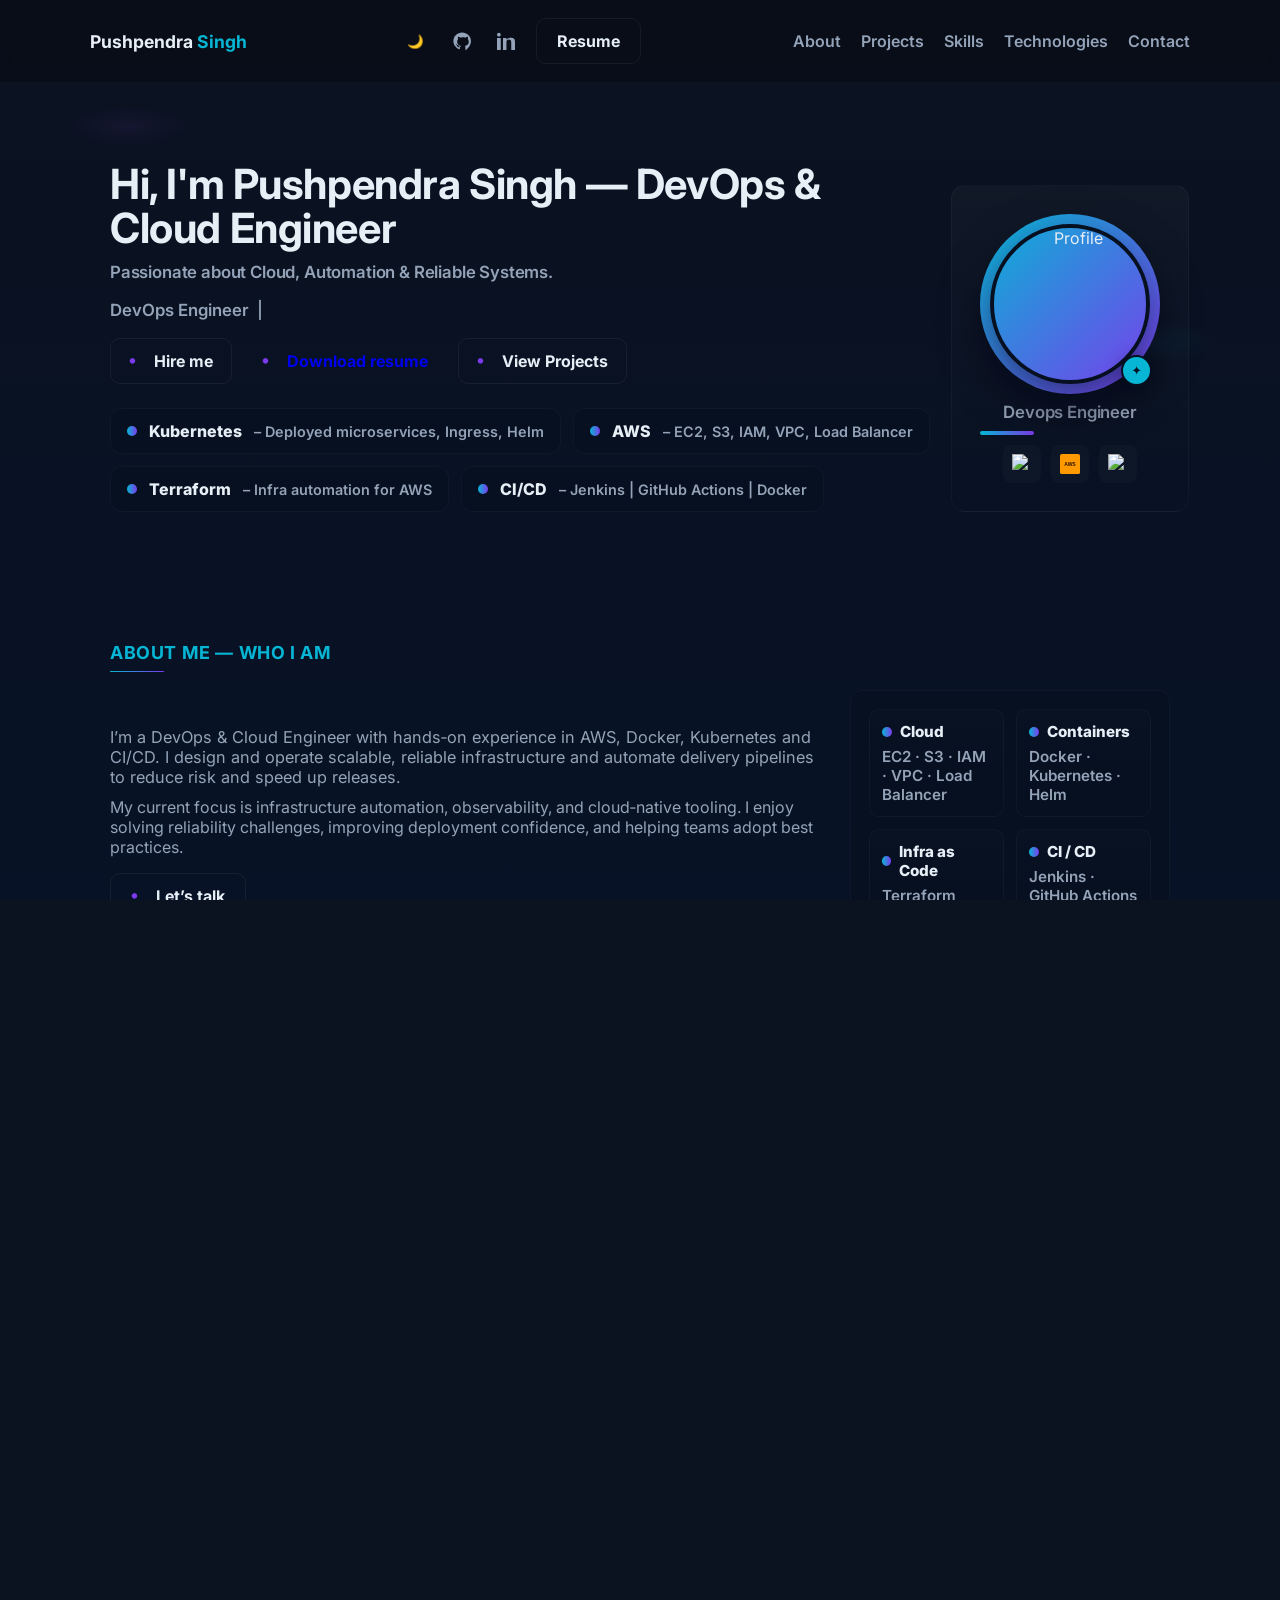
==== commit 3781b3df: "chnage menifest" ====
--- a/index.html
+++ b/index.html
@@ -47,7 +47,7 @@
     <a class="skip-link" href="#main">Skip to content</a>
     <header class="site-header">
       <div class="container header-inner">
-        <a class="brand" href="#">Pushpendra<span class="accent">.</span></a>
+        <a class="brand" href="#">Pushpendra<span class="accent">Singh</span></a>
         <div class="header-actions">
           <button id="theme-toggle" class="icon-btn" aria-label="Toggle theme">
             🌙
--- a/style.css
+++ b/style.css
@@ -27,11 +27,24 @@
   --glass: rgba(2,6,23,0.04);
 } 
 
+/* Smooth scrolling and prevent horizontal overflow globally */
+html{scroll-behavior:smooth;-webkit-text-size-adjust:100%;-ms-text-size-adjust:100%;background:var(--bg)}
 *{box-sizing:border-box}
-html,body{height:100%; max-width: 100%; overflow-x: hidden;}
+html,body{height:100%; max-width: 100%; overflow-x: hidden;background:var(--bg)}
 /* Prevent mobile browsers from auto-resizing text and ensure images don't overflow */
-html{-webkit-text-size-adjust:100%;-ms-text-size-adjust:100%;}
 img{max-width:100%;height:auto;display:block}
+
+/* Ensure all containers respect viewport width */
+.container{max-width:1100px;margin:0 auto;padding:0 20px;width:100%;box-sizing:border-box}
+
+/* Prevent text overflow */
+h1,h2,h3,p{word-wrap:break-word;overflow-wrap:break-word}
+
+/* Ensure buttons don't overflow */
+.btn{box-sizing:border-box;max-width:100%}
+
+/* Prevent form elements from overflowing */
+.field input,.field textarea,.field select{box-sizing:border-box;max-width:100%}
 body{
   margin:0;
   font-family:Inter,system-ui,-apple-system,"Segoe UI",Roboto,Helvetica,Arial,sans-serif;
@@ -108,8 +121,15 @@
 .accent{color:var(--brand);margin-left:4px}
 .nav-toggle{background:transparent;border:0;color:var(--muted);display:none}
 .main-nav ul{list-style:none;margin:0;padding:0;display:flex;gap:20px}
-.main-nav a{color:var(--muted);text-decoration:none;font-weight:600}
+.main-nav a{color:var(--muted);text-decoration:none;font-weight:600;position:relative;transition:color .3s ease}
 .main-nav a:hover{color:var(--text)}
+.main-nav a.active{color:var(--brand)}
+.main-nav a.active::after{content:'';position:absolute;bottom:-8px;left:0;right:0;height:2px;background:linear-gradient(90deg,var(--brand),var(--accent));border-radius:2px}
+
+/* Mobile nav active styles */
+@media (max-width:880px){
+  .main-nav a.active::after{bottom:-4px;height:2px}
+}
 
 .header-actions{display:flex;align-items:center;gap:12px}
 .icon-btn{background:transparent;border:0;padding:8px;border-radius:8px;color:var(--muted);cursor:pointer}
@@ -440,10 +460,34 @@
 .toast.show{opacity:1;transform:none}
 
 @media (max-width:880px){
-  .nav-toggle{display:inline-flex;align-items:center;gap:8px}
-  .main-nav{position:absolute;inset:64px 20px auto 20px;background:linear-gradient(180deg,rgba(7,10,18,0.98),rgba(7,10,18,0.98));padding:16px;border-radius:10px;display:none}
+  .nav-toggle{display:inline-flex;align-items:center;gap:8px;cursor:pointer}
+  .main-nav{
+    position:absolute;
+    top:100%;
+    left:20px;
+    right:20px;
+    background:var(--card);
+    padding:16px;
+    border-radius:10px;
+    display:none;
+    border:1px solid var(--glass);
+    box-shadow:0 8px 30px rgba(2,6,23,0.4);
+    z-index:100;
+  }
   .main-nav.open{display:block}
-  .main-nav ul{flex-direction:column;gap:12px}
+  .main-nav ul{
+    flex-direction:column;
+    gap:12px;
+    display:flex !important; /* Override any display:none */
+  }
+  .main-nav a{
+    padding:8px 12px;
+    border-radius:6px;
+    transition:background .2s ease;
+  }
+  .main-nav a:hover{
+    background:rgba(255,255,255,0.05);
+  }
 }
 
 .site-footer{border-top:1px solid rgba(255,255,255,0.02);padding:22px 0;color:var(--muted);text-align:center}
@@ -457,7 +501,6 @@
 }
 @media (max-width:640px){
   .projects-grid{grid-template-columns:1fr}
-  .main-nav ul{display:none}
   .hero h1{font-size:1.6rem}
   .container{padding:0 16px}
   .hero{padding:60px 0}
@@ -475,21 +518,180 @@
   .project-links{flex-direction:column;gap:8px}
   .project-links .github-link, .project-links .details-link{width:100%;text-align:center;justify-content:center}
 }
-/* Mobile-specific improvements */
+/* Enhanced Mobile Responsiveness */
 @media (max-width:768px){
+  /* Prevent horizontal scrolling */
+  html, body{overflow-x:hidden;max-width:100vw}
+  .container{padding:0 16px;max-width:100%;box-sizing:border-box}
+  
+  /* Stack all grids vertically */
+  .projects-grid{grid-template-columns:1fr !important;gap:20px}
+  .skills-detailed-grid{grid-template-columns:1fr !important;gap:18px}
+  .technologies .tech-grid{grid-template-columns:1fr !important;gap:16px}
+  .about-grid{grid-template-columns:1fr !important;gap:16px}
+  .contact-grid{grid-template-columns:1fr !important;gap:20px}
+  
+  /* Contact form improvements */
   .contact-form{gap:16px}
   .field input, .field textarea, .field select{font-size:16px} /* Prevents zoom on iOS */
   .btn{min-height:44px} /* Better touch targets */
   .copy-email{min-height:44px;padding:8px 12px}
   .social-link{min-height:44px;padding:8px 12px}
-}
-
-@media (max-width:480px){
-  .hero h1{font-size:1.4rem;line-height:1.1}
-  .about-text{font-size:0.95rem}
-  .card{padding:20px}
-  .skill-detailed-card{padding:18px}
+  
+  /* Hero section mobile optimization */
+  .hero{padding:40px 0}
+  .hero-inner{flex-direction:column;text-align:center;gap:24px}
+  .hero-visual{order:-1;width:140px}
+  .hero-ctas{flex-direction:column;gap:12px;align-items:center;width:100%}
+  .hero-ctas .btn{width:100%;max-width:280px;justify-content:center}
+  
+  /* Typography adjustments */
+  .hero h1{font-size:1.5rem;line-height:1.2}
+  .hero h3{font-size:0.95rem}
+  .contact h2{font-size:1.4rem}
+  .contact .contact-lead{font-size:1rem}
+  .form-header h3{font-size:1.1rem}
+  
+  /* Card optimizations */
+  .card{padding:18px;margin-bottom:0}
+  .skill-detailed-card{padding:16px}
   .tech-card{padding:14px;gap:12px}
   .contact-card{padding:14px}
-  .form-header h3{font-size:1.1rem}
+  
+  /* Project cards mobile specific */
+  .tech-stack{justify-content:flex-start;flex-wrap:wrap}
+  .project-links{flex-direction:column;gap:10px;width:100%}
+  .project-links .github-link, .project-links .details-link{width:100%;text-align:center;justify-content:center}
+  
+  /* Navigation mobile */
+  .header-inner{padding:12px 0}
+  
+  /* Contact info reorder */
+  .contact-info{order:2;margin-top:20px}
+}
+
+@media (max-width:480px){
+  /* Extra small screens */
+  .container{padding:0 12px}
+  
+  /* Further typography reduction */
+  .hero h1{font-size:1.3rem;line-height:1.1}
+  .about-text{font-size:0.9rem}
+  h2{font-size:0.95rem}
+  
+  /* Tighter spacing */
+  .hero{padding:30px 0}
+  .hero-inner{gap:20px}
+  section{padding:40px 0}
+  
+  /* Card adjustments */
+  .card{padding:16px}
+  .skill-detailed-card{padding:14px}
+  .tech-card{padding:12px;gap:10px}
+  .contact-card{padding:12px}
+  
+  /* Profile image smaller */
+  .profile-image{width:100px;height:100px}
+  .profile-image-wrap{padding:4px}
+  
+  /* Tech tags smaller */
+  .tech-tag{font-size:0.7rem;padding:3px 6px}
+  
+  /* Highlights full width */
+  .highlights{flex-direction:column;gap:8px}
+  .highlights li{width:100%;min-width:unset}
+}
+/* Project Modal Styles */
+.modal {
+  position: fixed;
+  top: 0;
+  left: 0;
+  right: 0;
+  bottom: 0;
+  z-index: 1000;
+  display: none;
+  opacity: 0;
+  visibility: hidden;
+  transition: opacity 0.3s ease, visibility 0.3s ease;
+}
+
+.modal.open {
+  display: flex;
+  opacity: 1;
+  visibility: visible;
+}
+
+.modal-backdrop {
+  position: absolute;
+  top: 0;
+  left: 0;
+  right: 0;
+  bottom: 0;
+  background: rgba(0, 0, 0, 0.8);
+  backdrop-filter: blur(4px);
+}
+
+.modal-panel {
+  position: relative;
+  margin: auto;
+  background: var(--card);
+  border-radius: 12px;
+  border: 1px solid var(--glass);
+  max-width: 90vw;
+  max-height: 90vh;
+  overflow-y: auto;
+  padding: 24px;
+  box-shadow: 0 20px 60px rgba(2, 6, 23, 0.8);
+  z-index: 1001;
+}
+
+.modal-close {
+  position: absolute;
+  top: 16px;
+  right: 16px;
+  background: transparent;
+  border: 0;
+  color: var(--muted);
+  font-size: 24px;
+  cursor: pointer;
+  padding: 8px;
+  border-radius: 6px;
+  transition: color 0.2s ease, background 0.2s ease;
+  z-index: 1002;
+}
+
+.modal-close:hover {
+  color: var(--text);
+  background: rgba(255, 255, 255, 0.1);
+}
+
+.modal-content {
+  color: var(--text);
+  line-height: 1.6;
+}
+
+.modal-content h3 {
+  color: var(--text);
+  margin-bottom: 16px;
+}
+
+/* Hide modal by default and prevent body scroll when open */
+body.modal-open {
+  overflow: hidden;
+}
+
+/* Mobile modal adjustments */
+@media (max-width: 768px) {
+  .modal-panel {
+    margin: 20px;
+    max-width: calc(100vw - 40px);
+    max-height: calc(100vh - 40px);
+    padding: 20px;
+  }
+  
+  .modal-close {
+    top: 12px;
+    right: 12px;
+    font-size: 20px;
+  }
 }
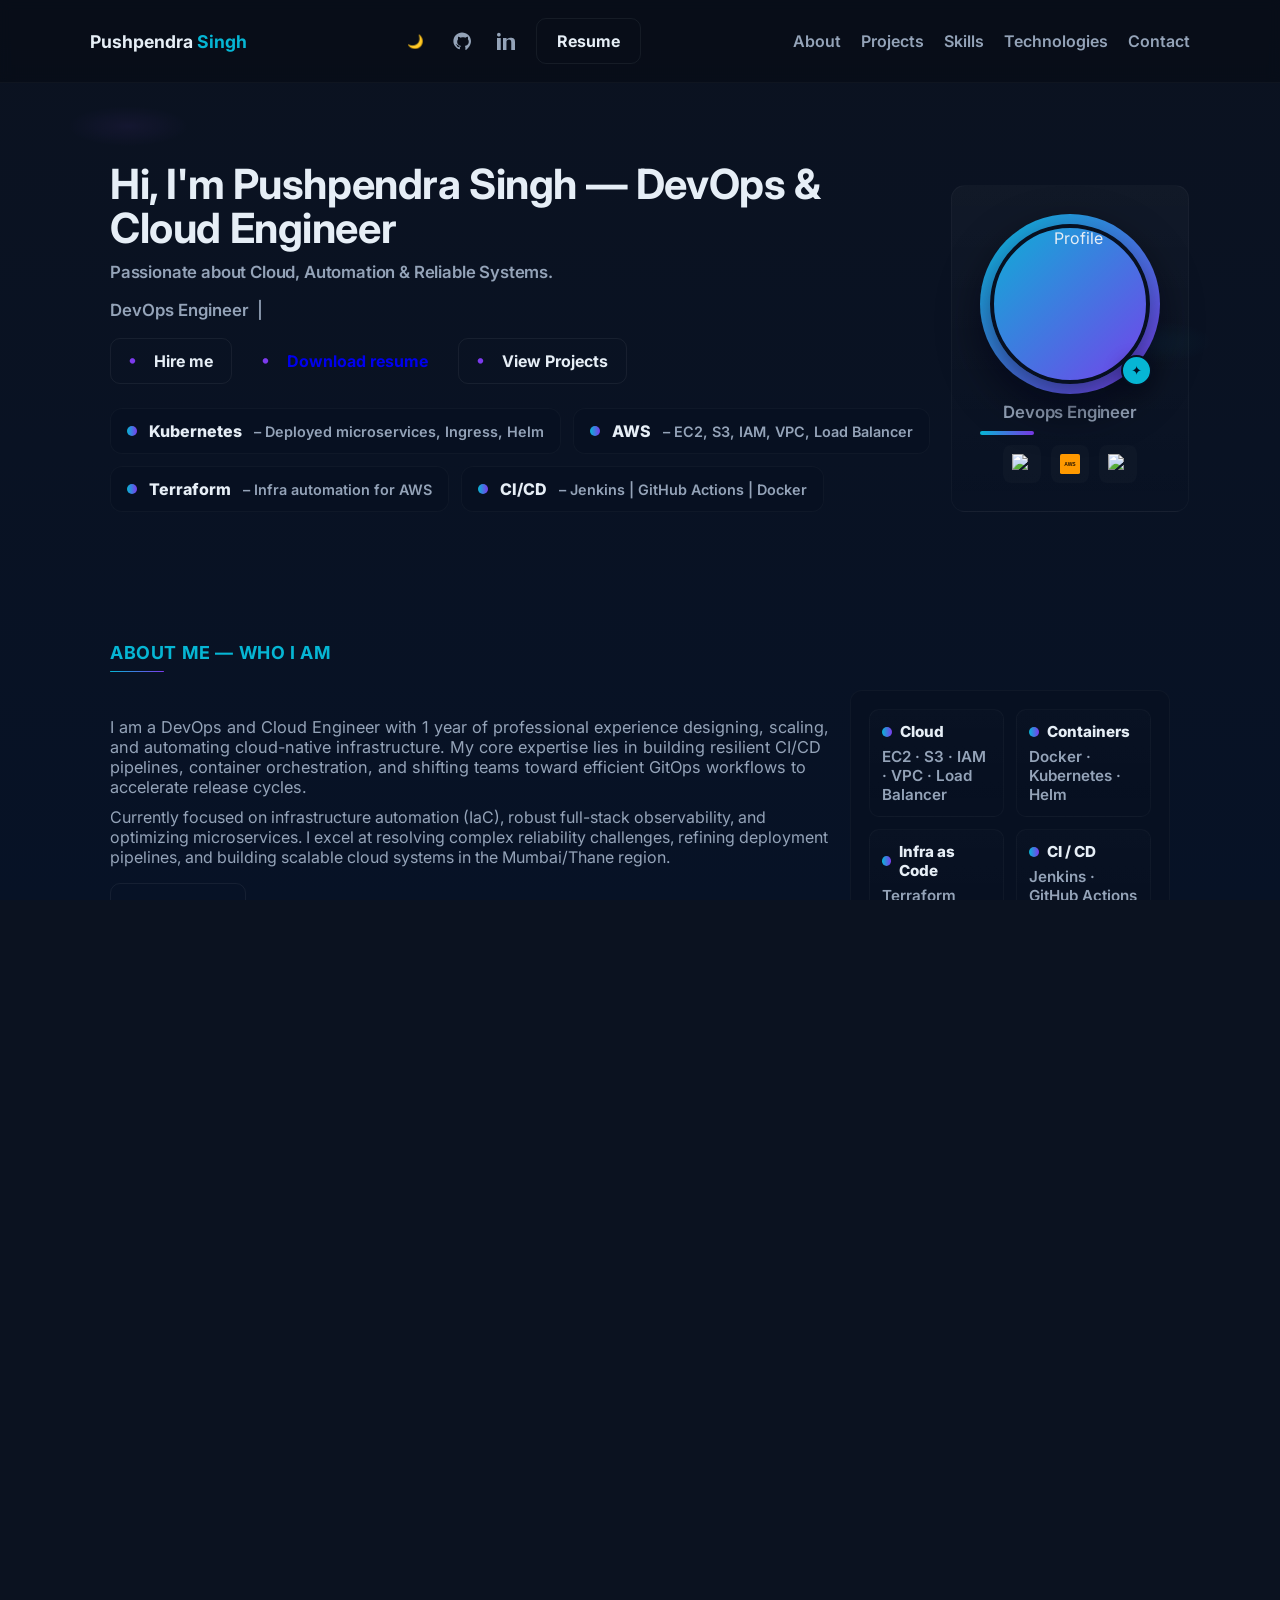
==== commit ee5a1654: "updated" ====
--- a/index.html
+++ b/index.html
@@ -84,7 +84,7 @@
           </div>
           <a
             class="btn ghost"
-            href="Pushpendra-singh-Devops.pdf"
+            href="Pushpendra SinghM — DevOps Engineer Resume.pdf"
             download
             target="_blank"
             rel="noopener noreferrer"
@@ -148,7 +148,7 @@
               >
               <a
                 class="btn"
-                href="Pushpendra-singh-Devops.pdf"
+                href="Pushpendra SinghM — DevOps Engineer Resume.pdf"
                 target=""
                 rel="noopener noreferrer"
                 aria-label="Download resume"
@@ -221,16 +221,16 @@
           <div class="about-grid">
             <div class="about-copy">
               <p class="about-text lead">
-                I’m a DevOps & Cloud Engineer with hands‑on experience in AWS,
-                Docker, Kubernetes and CI/CD. I design and operate scalable,
-                reliable infrastructure and automate delivery pipelines to
-                reduce risk and speed up releases.
+                I am a DevOps and Cloud Engineer with 1 year of professional experience 
+                designing, scaling, and automating cloud-native infrastructure. My core 
+                expertise lies in building resilient CI/CD pipelines, container orchestration, 
+                and shifting teams toward efficient GitOps workflows to accelerate release cycles.
               </p>
               <p class="about-text">
-                My current focus is infrastructure automation, observability,
-                and cloud‑native tooling. I enjoy solving reliability
-                challenges, improving deployment confidence, and helping teams
-                adopt best practices.
+                Currently focused on infrastructure automation (IaC), robust full-stack 
+                observability, and optimizing microservices. I excel at resolving complex 
+                reliability challenges, refining deployment pipelines, and building scalable 
+                cloud systems in the Mumbai/Thane region.
               </p>
               <div class="about-cta">
                 <a class="btn primary" href="#contact" aria-label="Contact me"
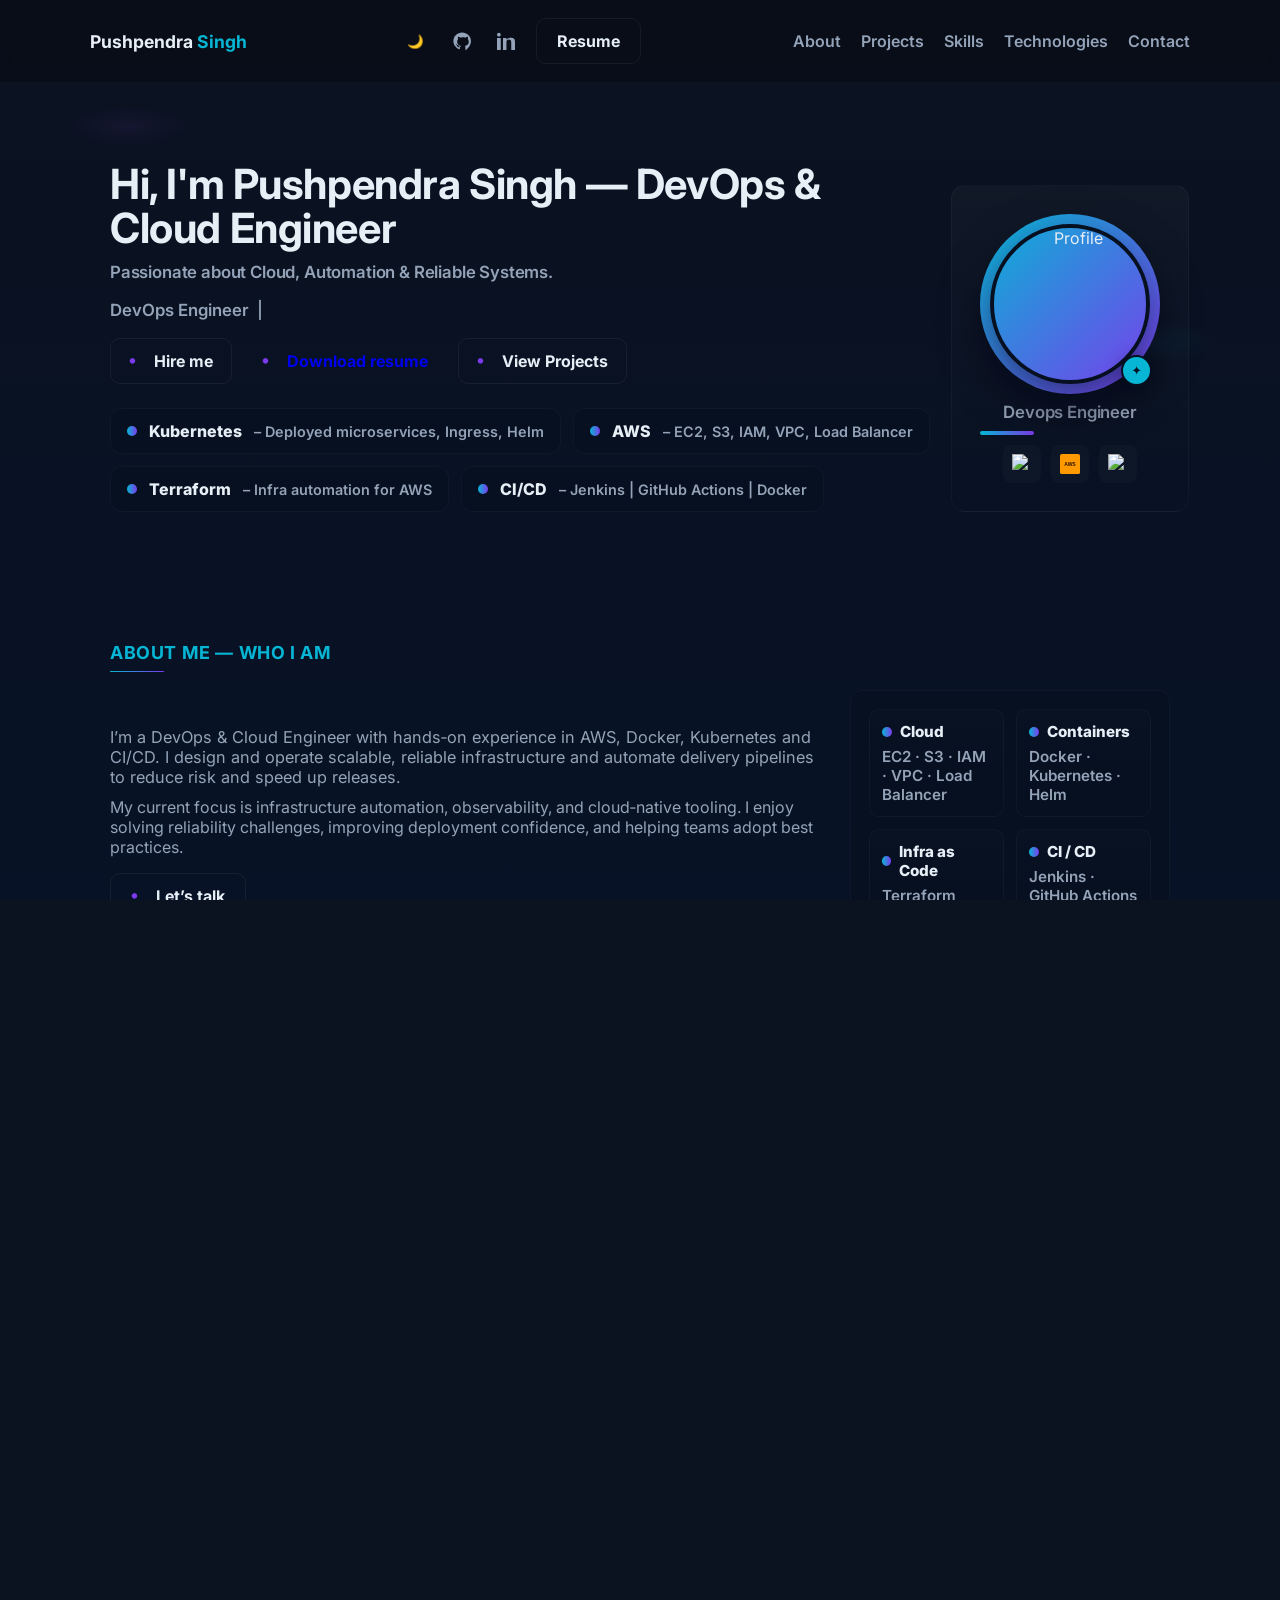
==== commit 41759f82: "Revert " updated" This reverts commit ee5a16545744e9b6c09340e8adab741a221de189." ====
--- a/index.html
+++ b/index.html
@@ -84,7 +84,7 @@
           </div>
           <a
             class="btn ghost"
-            href="Pushpendra SinghM — DevOps Engineer Resume.pdf"
+            href="Pushpendra Singh — DevOps resume.pdf"
             download
             target="_blank"
             rel="noopener noreferrer"
@@ -148,7 +148,7 @@
               >
               <a
                 class="btn"
-                href="Pushpendra SinghM — DevOps Engineer Resume.pdf"
+                href="Pushpendra Singh — DevOps resume.pdf"
                 target=""
                 rel="noopener noreferrer"
                 aria-label="Download resume"
@@ -221,16 +221,16 @@
           <div class="about-grid">
             <div class="about-copy">
               <p class="about-text lead">
-                I am a DevOps and Cloud Engineer with 1 year of professional experience 
-                designing, scaling, and automating cloud-native infrastructure. My core 
-                expertise lies in building resilient CI/CD pipelines, container orchestration, 
-                and shifting teams toward efficient GitOps workflows to accelerate release cycles.
+                I’m a DevOps & Cloud Engineer with hands‑on experience in AWS,
+                Docker, Kubernetes and CI/CD. I design and operate scalable,
+                reliable infrastructure and automate delivery pipelines to
+                reduce risk and speed up releases.
               </p>
               <p class="about-text">
-                Currently focused on infrastructure automation (IaC), robust full-stack 
-                observability, and optimizing microservices. I excel at resolving complex 
-                reliability challenges, refining deployment pipelines, and building scalable 
-                cloud systems in the Mumbai/Thane region.
+                My current focus is infrastructure automation, observability,
+                and cloud‑native tooling. I enjoy solving reliability
+                challenges, improving deployment confidence, and helping teams
+                adopt best practices.
               </p>
               <div class="about-cta">
                 <a class="btn primary" href="#contact" aria-label="Contact me"
